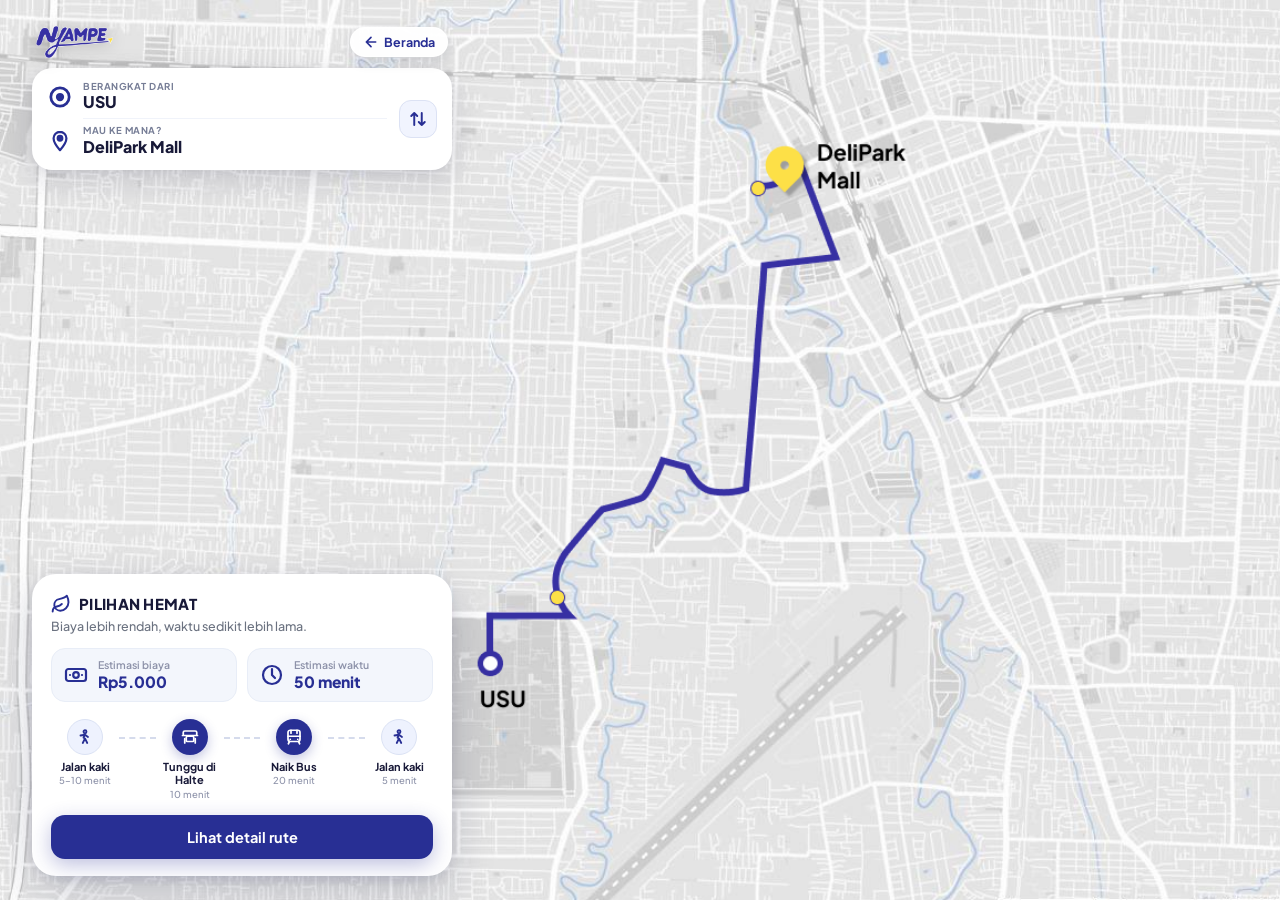
==== usu-delipark.html @ f4ea1c8b "Addition feature The map still problematic, will fix later er" ====
<!DOCTYPE html>
<html lang="id">
<head>
    <meta charset="UTF-8">
    <meta name="viewport" content="width=device-width, initial-scale=1.0">
    <title>Rute USU ke DeliPark Mall - NYAMPE Medan</title>
    <!-- Google Fonts: Plus Jakarta Sans -->
    <link rel="preconnect" href="https://fonts.googleapis.com">
    <link rel="preconnect" href="https://fonts.gstatic.com" crossorigin>
    <link href="https://fonts.googleapis.com/css2?family=Plus+Jakarta+Sans:ital,wght@0,400;0,500;0,600;0,700;0,800;1,700;1,800&display=swap" rel="stylesheet">
    <!-- Main Stylesheet -->
    <link rel="stylesheet" href="style.css?v=3.3">
</head>
<body class="map-view-body">

    <!-- Background Map Layer -->
    <main class="map-canvas" id="mapCanvas">
        <img src="assets/usu-delipark/map_bus.png" 
             alt="Peta Rute Bus USU ke DeliPark Mall" 
             class="map-image"
             onerror="this.src='https://placehold.co/1200x800/e2e8f0/282f94?text=Peta+Rute+USU+-+DeliPark'">
    </main>

    <!-- Floating UI Overlay (Top Route Card & Bottom Option Card) -->
    <div class="map-overlay">
        
        <!-- Top Bar: Logo & Route Input Header -->
        <header class="map-top-bar">
            <div class="map-header-row">
                <!-- Brand Logo (Click to Home) -->
                <a href="index.html" class="map-logo-link" title="Kembali ke Beranda" aria-label="NYAMPE Beranda">
                    <img src="assets/logo.png" alt="NYAMPE" class="map-logo-img">
                </a>

                <!-- Back to Home Button -->
                <a href="index.html" class="map-back-btn" title="Kembali ke Pencarian Rute" aria-label="Kembali ke Beranda">
                    <svg width="16" height="16" viewBox="0 0 24 24" fill="none" stroke="currentColor" stroke-width="2.5" stroke-linecap="round" stroke-linejoin="round">
                        <path d="M19 12H5M12 19l-7-7 7-7"/>
                    </svg>
                    <span>Beranda</span>
                </a>
            </div>

            <!-- Route Origin & Destination Card -->
            <div class="route-header-card">
                <div class="route-points-col">
                    <!-- Origin Row -->
                    <div class="route-point-row">
                        <div class="point-icon origin-icon" aria-hidden="true">
                            <svg width="22" height="22" viewBox="0 0 24 24" fill="none">
                                <circle cx="12" cy="12" r="10" stroke="#282f94" stroke-width="3"/>
                                <circle cx="12" cy="12" r="4.5" fill="#282f94"/>
                            </svg>
                        </div>
                        <div class="point-text-wrap">
                            <span class="point-label">BERANGKAT DARI</span>
                            <span class="point-name" id="mapOriginName">USU</span>
                        </div>
                    </div>

                    <!-- Divider Line -->
                    <div class="route-card-divider" aria-hidden="true"></div>

                    <!-- Destination Row -->
                    <div class="route-point-row">
                        <div class="point-icon dest-icon" aria-hidden="true">
                            <svg width="22" height="22" viewBox="0 0 24 24" fill="none" stroke="#282f94" stroke-width="2.4" stroke-linecap="round" stroke-linejoin="round">
                                <path d="M12 2C8.13 2 5 5.13 5 9c0 5.25 7 13 7 13s7-7.75 7-13c0-3.87-3.13-7-7-7z"/>
                                <circle cx="12" cy="9" r="2.5" fill="#282f94"/>
                            </svg>
                        </div>
                        <div class="point-text-wrap">
                            <span class="point-label">MAU KE MANA?</span>
                            <span class="point-name" id="mapDestName">DeliPark Mall</span>
                        </div>
                    </div>
                </div>

                <!-- Swap Route Button -->
                <button type="button" class="btn-swap-map" id="mapSwapBtn" title="Tukar lokasi asal dan tujuan" aria-label="Tukar lokasi asal dan tujuan">
                    <svg width="18" height="18" viewBox="0 0 24 24" fill="none" stroke="#282f94" stroke-width="2.6" stroke-linecap="round" stroke-linejoin="round">
                        <path d="M7 4v16M3 8l4-4 4 4M17 20V4M13 16l4 4 4-4"/>
                    </svg>
                </button>
            </div>
        </header>

        <!-- Bottom Container: Single Route Option Card -->
        <div class="map-bottom-container">
            <article class="route-option-card">
                <!-- Card Header -->
                <div class="option-header">
                    <div class="option-title-badge">
                        <!-- Leaf SVG Outline Icon -->
                        <svg width="20" height="20" viewBox="0 0 24 24" fill="none" stroke="#282f94" stroke-width="2.3" stroke-linecap="round" stroke-linejoin="round">
                            <path d="M11 20A7 7 0 0 1 9.8 6.1C15.5 5 17 4.48 19 2c1 2 2 4.18 2 8 0 5.5-4.78 10-10 10Z"/>
                            <path d="M2 21c0-3 1.85-5.36 5.08-6C9.5 14.52 12 13 13 12"/>
                        </svg>
                        <h2 class="option-title">PILIHAN HEMAT</h2>
                    </div>
                    <p class="option-desc">Biaya lebih rendah, waktu sedikit lebih lama.</p>
                </div>

                <!-- Stats Row (Biaya & Waktu) -->
                <div class="option-stats-row">
                    <!-- Badge 1: Estimasi Biaya -->
                    <div class="stat-badge">
                        <div class="stat-badge-icon" aria-hidden="true">
                            <svg width="24" height="24" viewBox="0 0 24 24" fill="none" stroke="#282f94" stroke-width="2.2" stroke-linecap="round" stroke-linejoin="round">
                                <rect x="2" y="6" width="20" height="12" rx="2.5"/>
                                <circle cx="12" cy="12" r="2.8"/>
                                <path d="M6 12h.01M18 12h.01"/>
                            </svg>
                        </div>
                        <div class="stat-badge-info">
                            <span class="stat-badge-label">Estimasi biaya</span>
                            <span class="stat-badge-val">Rp5.000</span>
                        </div>
                    </div>

                    <!-- Badge 2: Estimasi Waktu -->
                    <div class="stat-badge">
                        <div class="stat-badge-icon" aria-hidden="true">
                            <svg width="24" height="24" viewBox="0 0 24 24" fill="none" stroke="#282f94" stroke-width="2.2" stroke-linecap="round" stroke-linejoin="round">
                                <circle cx="12" cy="12" r="9"/>
                                <polyline points="12 6 12 12 15 15"/>
                            </svg>
                        </div>
                        <div class="stat-badge-info">
                            <span class="stat-badge-label">Estimasi waktu</span>
                            <span class="stat-badge-val">50 menit</span>
                        </div>
                    </div>
                </div>

                <!-- Transit Timeline Flow (4 Steps) -->
                <div class="transit-timeline-wrap">
                    <!-- Step 1: Jalan Kaki -->
                    <div class="transit-step-item">
                        <div class="step-icon-bubble bubble-tint" aria-hidden="true">
                            <svg width="18" height="18" viewBox="0 0 24 24" fill="none" stroke="#282f94" stroke-width="2.4" stroke-linecap="round" stroke-linejoin="round">
                                <circle cx="12" cy="5" r="2"/>
                                <path d="m9 20 3-6 3 6M6 10l6-1 4 3M10 13l2-4"/>
                            </svg>
                        </div>
                        <span class="step-title">Jalan kaki</span>
                        <span class="step-duration">5–10 menit</span>
                    </div>

                    <div class="timeline-dash-line" aria-hidden="true"></div>

                    <!-- Step 2: Tunggu di Halte -->
                    <div class="transit-step-item">
                        <div class="step-icon-bubble bubble-solid" aria-hidden="true">
                            <svg width="18" height="18" viewBox="0 0 24 24" fill="none" stroke="#ffffff" stroke-width="2.3" stroke-linecap="round" stroke-linejoin="round">
                                <path d="M3 10V6a2 2 0 0 1 2-2h14a2 2 0 0 1 2 2v4M2 10h20M5 14v6M19 14v6"/>
                                <rect x="7" y="11" width="10" height="7" rx="1.5"/>
                            </svg>
                        </div>
                        <span class="step-title">Tunggu di Halte</span>
                        <span class="step-duration">10 menit</span>
                    </div>

                    <div class="timeline-dash-line" aria-hidden="true"></div>

                    <!-- Step 3: Naik Bus -->
                    <div class="transit-step-item">
                        <div class="step-icon-bubble bubble-solid" aria-hidden="true">
                            <svg width="18" height="18" viewBox="0 0 24 24" fill="none" stroke="#ffffff" stroke-width="2.3" stroke-linecap="round" stroke-linejoin="round">
                                <rect x="4" y="3" width="16" height="15" rx="3"/>
                                <path d="M4 11h16M8 3v4M16 3v4M6 18l-1.5 3M18 18l1.5 3M7 15h.01M17 15h.01"/>
                            </svg>
                        </div>
                        <span class="step-title">Naik Bus</span>
                        <span class="step-duration">20 menit</span>
                    </div>

                    <div class="timeline-dash-line" aria-hidden="true"></div>

                    <!-- Step 4: Jalan Kaki -->
                    <div class="transit-step-item">
                        <div class="step-icon-bubble bubble-tint" aria-hidden="true">
                            <svg width="18" height="18" viewBox="0 0 24 24" fill="none" stroke="#282f94" stroke-width="2.4" stroke-linecap="round" stroke-linejoin="round">
                                <circle cx="12" cy="5" r="2"/>
                                <path d="m9 20 3-6 3 6M6 10l6-1 4 3M10 13l2-4"/>
                            </svg>
                        </div>
                        <span class="step-title">Jalan kaki</span>
                        <span class="step-duration">5 menit</span>
                    </div>
                </div>

                <!-- CTA Button -->
                <button type="button" class="btn-detail-action" id="btnDetailRoute">
                    <span>Lihat detail rute</span>
                </button>
            </article>
        </div>

    </div>

    <!-- Slide-up Detail Route Sheet / Modal -->
    <div class="route-detail-sheet" id="routeDetailSheet" aria-hidden="true" role="dialog" aria-modal="true">
        <div class="detail-sheet-backdrop" id="sheetBackdrop"></div>
        <div class="detail-sheet-panel">
            <div class="sheet-drag-handle" aria-hidden="true"></div>
            
            <div class="sheet-header">
                <div>
                    <span class="sheet-badge">PANDUAN LENGKAP</span>
                    <h3 class="sheet-title">Rute Bus: USU &rarr; DeliPark Mall</h3>
                </div>
                <button type="button" class="sheet-close-btn" id="sheetCloseBtn" aria-label="Tutup detail rute">
                    <svg width="20" height="20" viewBox="0 0 24 24" fill="none" stroke="currentColor" stroke-width="2.4" stroke-linecap="round" stroke-linejoin="round">
                        <line x1="18" y1="6" x2="6" y2="18"/>
                        <line x1="6" y1="6" x2="18" y2="18"/>
                    </svg>
                </button>
            </div>

            <div class="sheet-content">
                <!-- Summary Quick Stats -->
                <div class="sheet-summary-box">
                    <div class="summary-item">
                        <span class="summary-label">Moda Transportasi</span>
                        <span class="summary-val">Trans Metro Deli (TMD)</span>
                    </div>
                    <div class="summary-item">
                        <span class="summary-label">Koridor Bus</span>
                        <span class="summary-val">Koridor 2 (Amplas &ndash; Lapangan Merdeka)</span>
                    </div>
                    <div class="summary-item">
                        <span class="summary-label">Tarif Perjalanan</span>
                        <span class="summary-val">Rp5.000 (Non-Tunai / QRIS)</span>
                    </div>
                    <div class="summary-item">
                        <span class="summary-label">Estimasi Waktu</span>
                        <span class="summary-val">&plusmn; 50 Menit Total</span>
                    </div>
                </div>

                <!-- Step-by-Step Directions List -->
                <div class="sheet-steps-list">
                    <div class="sheet-step-row">
                        <div class="sheet-step-bullet origin-bullet" aria-hidden="true"></div>
                        <div class="sheet-step-text">
                            <h4>Titik Berangkat: Area Kampus USU</h4>
                            <p>Jalan santai dari gerbang atau fakultas Anda menuju Halte TMD terdekat (Pintu 1 / Pintu 2 Jl. Dr. Mansyur atau Jl. Jamin Ginting). Waktu jalan kaki &plusmn; 5&ndash;10 menit.</p>
                        </div>
                    </div>

                    <div class="sheet-step-row">
                        <div class="sheet-step-bullet wait-bullet" aria-hidden="true"></div>
                        <div class="sheet-step-text">
                            <h4>Halte Bus Trans Metro Deli USU</h4>
                            <p>Tunggu kedatangan armada bus TMD Koridor 2 di halte. Interval kedatangan bus berkisar antara 8 hingga 12 menit. Siapkan kartu e-money atau aplikasi QRIS untuk tapping.</p>
                        </div>
                    </div>

                    <div class="sheet-step-row">
                        <div class="sheet-step-bullet bus-bullet" aria-hidden="true"></div>
                        <div class="sheet-step-text">
                            <h4>Perjalanan Bus TMD (Koridor 2)</h4>
                            <p>Naik bus ber-AC dan nikmati perjalanan melewati Jl. Iskandar Muda, Jl. Gajah Mada, dan menuju pusat kota Medan (&plusmn; 20 menit tergantung kepadatan lalu lintas).</p>
                        </div>
                    </div>

                    <div class="sheet-step-row">
                        <div class="sheet-step-bullet dest-bullet" aria-hidden="true"></div>
                        <div class="sheet-step-text">
                            <h4>Tiba di Halte Kesawan / Balai Kota &rarr; DeliPark Mall</h4>
                            <p>Turun di halte terdekat kawasan Podomoro City / Kesawan. Lanjutkan dengan berjalan kaki singkat &plusmn; 5 menit menuju lobby utama DeliPark Mall.</p>
                        </div>
                    </div>
                </div>

                <button type="button" class="btn-sheet-done" id="sheetDoneBtn">
                    <span>Kembali ke Peta</span>
                </button>
            </div>
        </div>
    </div>

    <!-- Interactive Script for Map View Page -->
    <script>
        document.addEventListener('DOMContentLoaded', function() {
            // Swap Route (Origin <-> Destination)
            const mapSwapBtn = document.getElementById('mapSwapBtn');
            const mapOriginName = document.getElementById('mapOriginName');
            const mapDestName = document.getElementById('mapDestName');

            if (mapSwapBtn && mapOriginName && mapDestName) {
                mapSwapBtn.addEventListener('click', function() {
                    const temp = mapOriginName.textContent;
                    mapOriginName.textContent = mapDestName.textContent;
                    mapDestName.textContent = temp;
                });
            }

            // Detail Sheet Modal Handling
            const btnDetail = document.getElementById('btnDetailRoute');
            const detailSheet = document.getElementById('routeDetailSheet');
            const sheetBackdrop = document.getElementById('sheetBackdrop');
            const sheetCloseBtn = document.getElementById('sheetCloseBtn');
            const sheetDoneBtn = document.getElementById('sheetDoneBtn');

            function openSheet() {
                if (detailSheet) {
                    detailSheet.classList.add('active');
                    detailSheet.setAttribute('aria-hidden', 'false');
                    document.body.style.overflow = 'hidden';
                }
            }

            function closeSheet() {
                if (detailSheet) {
                    detailSheet.classList.remove('active');
                    detailSheet.setAttribute('aria-hidden', 'true');
                    document.body.style.overflow = '';
                }
            }

            if (btnDetail) btnDetail.addEventListener('click', openSheet);
            if (sheetBackdrop) sheetBackdrop.addEventListener('click', closeSheet);
            if (sheetCloseBtn) sheetCloseBtn.addEventListener('click', closeSheet);
            if (sheetDoneBtn) sheetDoneBtn.addEventListener('click', closeSheet);

            // Close on Escape key
            document.addEventListener('keydown', function(e) {
                if (e.key === 'Escape' && detailSheet && detailSheet.classList.contains('active')) {
                    closeSheet();
                }
            });
        });
    </script>
</body>
</html>
---- style.css ----
/* =========================================================
   NYAMPE - Website Stylesheet (Web Style - No JS)
   Transit & Route Planner Web Application for Medan
   ========================================================= */

/* --- CSS Variables & Design Tokens --- */
:root {
    --primary-blue: #282f94;
    --primary-blue-dark: #1c216c;
    --primary-blue-light: #373ea8;
    --primary-gradient: linear-gradient(155deg, #2d35a5 0%, #1e2478 100%);
    
    --accent-yellow: #fed232;
    --accent-yellow-hover: #f3c51f;
    --accent-yellow-light: #fff7d6;

    --bg-page: #f6f8fc;
    --bg-card: #ffffff;
    --bg-tint: #f1f4fe;
    
    --text-main: #181938;
    --text-sub: #555b76;
    --text-muted: #8d92a9;
    
    --border-light: #e6ebf5;
    --border-divider: #dbe1f4;
    
    --radius-xl: 24px;
    --radius-lg: 18px;
    --radius-md: 12px;
    --radius-sm: 8px;
    
    --shadow-soft: 0 4px 20px rgba(40, 47, 148, 0.06);
    --shadow-card: 0 6px 24px rgba(24, 25, 56, 0.07);
    --shadow-elevated: 0 16px 40px rgba(32, 38, 125, 0.22);
    
    --container-width: 1180px;
    --font-family: 'Plus Jakarta Sans', -apple-system, BlinkMacSystemFont, 'Segoe UI', Roboto, sans-serif;
}

/* --- Base Reset --- */
*, *::before, *::after {
    margin: 0;
    padding: 0;
    box-sizing: border-box;
}

html {
    scroll-behavior: smooth;
}

body {
    font-family: var(--font-family);
    background-color: var(--bg-page);
    color: var(--text-main);
    line-height: 1.5;
    -webkit-font-smoothing: antialiased;
    min-height: 100vh;
    cursor: default;
    user-select: none;
    -webkit-user-select: none;
}

/* All text elements stay on default arrow cursor (no I-beam text select cursor) */
h1, h2, h3, h4, h5, h6, p, span, strong, small, em, li, dt, dd, article, section, div, header, footer {
    cursor: default;
    user-select: none;
    -webkit-user-select: none;
}

img {
    max-width: 100%;
    height: auto;
    display: block;
    user-select: none;
    -webkit-user-select: none;
}

/* Interactive elements keep pointer cursor */
a, a *, button, button *, [role="button"], [role="button"] *, label {
    cursor: pointer;
}

a {
    color: inherit;
    text-decoration: none;
}

button, input {
    font-family: inherit;
}

/* Allow text selection and I-beam cursor only inside typing inputs */
input, textarea {
    cursor: text;
    user-select: text;
    -webkit-user-select: text;
}

/* --- Global Container --- */
.container {
    width: 100%;
    max-width: var(--container-width);
    margin-left: auto;
    margin-right: auto;
    padding-left: 24px;
    padding-right: 24px;
}

/* --- Common Section Elements --- */
.section {
    padding: 64px 0;
}

.section-header {
    display: flex;
    justify-content: space-between;
    align-items: flex-end;
    margin-bottom: 32px;
}

.section-header.center-header {
    flex-direction: column;
    align-items: center;
    text-align: center;
}

.section-badge {
    display: inline-block;
    font-size: 11px;
    font-weight: 800;
    color: var(--primary-blue);
    background-color: var(--bg-tint);
    padding: 4px 12px;
    border-radius: 20px;
    letter-spacing: 0.8px;
    margin-bottom: 8px;
}

.section-title {
    font-size: 28px;
    font-weight: 800;
    color: var(--text-main);
    letter-spacing: -0.5px;
}

.section-subtitle {
    font-size: 15px;
    color: var(--text-sub);
    margin-top: 6px;
    max-width: 620px;
}

/* =========================================================
   Floating Navigation Bar (Web Pill Style)
   ========================================================= */
.navbar-wrapper {
    position: sticky;
    top: 14px;
    z-index: 1000;
    width: 100%;
    padding: 14px 0 6px;
    margin-bottom: 22px; /* Margin pemisah bersih antara navbar dan main */
    pointer-events: none;
}

.floating-navbar {
    background-color: #ffffff;
    border-radius: 50px;
    padding: 6px 16px 6px 20px;
    height: 56px;
    display: flex;
    justify-content: space-between;
    align-items: center;
    box-shadow: 0 10px 30px rgba(18, 24, 60, 0.08);
    border: 1px solid rgba(230, 235, 245, 0.9);
    backdrop-filter: blur(8px);
    transition: box-shadow 0.25s ease;
    pointer-events: auto;
}

.floating-navbar:hover {
    box-shadow: 0 14px 36px rgba(18, 24, 60, 0.12);
}

/* Brand Logo (Official Logo Image) */
.navbar-brand {
    display: inline-flex;
    align-items: center;
    user-select: none;
    text-decoration: none;
    flex-shrink: 0;
}

.navbar-logo-img {
    height: 32px;
    max-height: 34px;
    width: auto;
    max-width: 110px;
    display: block;
    object-fit: contain;
    transition: transform 0.2s ease;
}

.navbar-brand:hover .navbar-logo-img {
    transform: scale(1.04);
}

/* =========================================================
   Profile Dropdown Menu (Jelajah, Destinasi, Komunitas)
   ========================================================= */
.navbar-actions {
    display: flex;
    align-items: center;
    gap: 12px;
    flex-shrink: 0;
}

.nav-search-btn {
    background: transparent;
    border: none;
    padding: 6px;
    display: flex;
    align-items: center;
    justify-content: center;
    cursor: pointer;
    border-radius: 50%;
    color: var(--text-main);
    transition: background-color 0.2s, color 0.2s;
    flex-shrink: 0;
}

.nav-search-btn:hover {
    background-color: var(--bg-tint);
    color: var(--primary-blue);
}

/* Profile Avatar Button (Independent highlight) */
.nav-profile-btn {
    display: inline-flex;
    align-items: center;
    justify-content: center;
    background: transparent;
    border: none;
    padding: 0;
    cursor: pointer;
    flex-shrink: 0;
    border-radius: 50%;
    transition: transform 0.2s ease;
}

.nav-profile-btn:hover {
    transform: scale(1.06);
}

.nav-avatar-img {
    width: 36px;
    height: 36px;
    border-radius: 50%;
    object-fit: cover;
    border: 2px solid #ffffff;
    box-shadow: 0 2px 8px rgba(24, 25, 56, 0.12);
    display: block;
    flex-shrink: 0;
}

/* Dropdown Menu Wrapper & Hamburger Button (Independent highlight) */
.nav-dropdown-wrapper {
    position: relative;
    display: inline-flex;
    align-items: center;
}

.nav-menu-btn {
    display: flex;
    align-items: center;
    justify-content: center;
    width: 34px;
    height: 34px;
    border-radius: 50%;
    background: transparent;
    border: none;
    cursor: pointer;
    color: var(--primary-blue);
    transition: background-color 0.2s ease, transform 0.2s ease;
    flex-shrink: 0;
}

.nav-menu-btn:hover,
.nav-dropdown-wrapper.open .nav-menu-btn {
    background-color: var(--bg-tint);
    transform: scale(1.05);
}

/* Dropdown Menu Box - Hidden by default, only shown when .open */
.dropdown-menu {
    display: none;
    position: absolute;
    top: calc(100% + 10px);
    right: 0;
    width: 190px;
    background-color: #ffffff;
    border-radius: 16px;
    padding: 8px;
    box-shadow: 0 16px 40px rgba(18, 24, 60, 0.18), 0 2px 8px rgba(18, 24, 60, 0.05);
    border: 1px solid var(--border-light);
    z-index: 9999;
}

/* Open State (Only via JS .open - NO :focus-within bug on touch) */
.nav-dropdown-wrapper.open .dropdown-menu {
    display: block;
    animation: dropdownPop 0.18s ease forwards;
}

@keyframes dropdownPop {
    from {
        opacity: 0;
        transform: translateY(-6px);
    }
    to {
        opacity: 1;
        transform: translateY(0);
    }
}

.dropdown-header {
    padding: 8px 12px 6px;
    border-bottom: 1px solid var(--border-light);
    margin-bottom: 6px;
}

.dropdown-header-title {
    font-size: 10.5px;
    font-weight: 800;
    color: var(--text-muted);
    letter-spacing: 0.6px;
    text-transform: uppercase;
}

/* Individual Dropdown Item */
.dropdown-item {
    display: flex;
    align-items: center;
    gap: 12px;
    padding: 10px 14px;
    border-radius: 10px;
    color: var(--text-main);
    text-decoration: none;
    font-size: 14.5px;
    font-weight: 600;
    transition: background-color 0.15s ease, color 0.15s ease, transform 0.15s ease;
}

.dropdown-item:hover {
    background-color: var(--bg-tint);
    color: var(--primary-blue);
    transform: translateX(3px);
}

.dropdown-item-icon {
    font-size: 16px;
    line-height: 1;
    display: inline-flex;
}

.dropdown-item-text {
    flex: 1;
}

/* =========================================================
   Hero Section (Traveler Background & Floating Search Card)
   ========================================================= */
.hero-section {
    position: relative;
    z-index: 20;
    padding: 8px 0 36px;
    background-color: var(--bg-page);
}

.hero-container {
    width: 100%;
    max-width: var(--container-width);
    margin: 0 auto;
    padding: 0 24px;
}

/* Rounded Card Banner */
.hero-banner-card {
    position: relative;
    border-radius: 32px;
    overflow: visible;
    min-height: 520px;
    box-shadow: 0 16px 40px rgba(24, 25, 56, 0.09);
    background-color: #1e2478;
}

/* Background Media & Contrast Overlay */
.hero-media {
    position: absolute;
    inset: 0;
    width: 100%;
    height: 100%;
    z-index: 1;
    border-radius: 32px;
    overflow: hidden;
}

.hero-bg-img {
    width: 100%;
    height: 100%;
    object-fit: cover;
    object-position: center 25%;
}

.hero-overlay {
    position: absolute;
    inset: 0;
    width: 100%;
    height: 100%;
    /* Gradient: darker on left for crisp text contrast, softer on right for photo */
    background: linear-gradient(90deg, 
        rgba(15, 23, 42, 0.72) 0%, 
        rgba(15, 23, 42, 0.48) 45%, 
        rgba(15, 23, 42, 0.1) 85%);
}

/* Diagonal Geometric Graphic Badges on Lower Right */
.hero-decor-graphic {
    position: absolute;
    right: 0;
    bottom: 0;
    width: 320px;
    height: 320px;
    pointer-events: none;
    z-index: 3;
}

.decor-svg {
    width: 100%;
    height: 100%;
}

/* Inner Content Grid/Flex inside Hero */
.hero-inner-content {
    position: relative;
    z-index: 5;
    min-height: 520px;
    padding: 44px 44px 36px 44px;
    display: flex;
    flex-direction: column;
    justify-content: space-between;
}

/* Hero Caption (Left) */
.hero-caption {
    max-width: 580px;
    padding-top: 10px;
}

/* Yellow Accent Dashes */
.hero-accent-dashes {
    display: flex;
    align-items: center;
    gap: 8px;
    margin-bottom: 20px;
}

.hero-accent-dashes span {
    display: block;
    width: 24px;
    height: 5px;
    background-color: var(--accent-yellow);
    border-radius: 3px;
}

/* Main Hero Typography - Single Line, Yellow Accent, Compact */
.hero-title {
    font-size: clamp(20px, 2.8vw, 34px);
    font-weight: 800;
    line-height: 1.25;
    color: var(--accent-yellow);
    letter-spacing: -0.5px;
    margin-bottom: 12px;
    text-shadow: 0 2px 12px rgba(0, 0, 0, 0.45);
    white-space: nowrap;
}

.hero-lead {
    font-size: clamp(15px, 1.8vw, 17px);
    line-height: 1.6;
    color: rgba(255, 255, 255, 0.92);
    max-width: 480px;
    text-shadow: 0 1px 6px rgba(0, 0, 0, 0.35);
}

/* =========================================================
   Floating Search / Route Planner Bar (3-Column Layout)
   ========================================================= */
.hero-search-wrapper {
    position: relative;
    z-index: 10;
    width: 100%;
    max-width: 600px;
    margin-top: 36px;
}

.hero-search-card {
    background-color: #ffffff;
    border-radius: 24px;
    box-shadow: 0 16px 45px rgba(18, 24, 60, 0.16);
    padding: 10px 14px 10px 16px;
    display: flex;
    align-items: center;
    gap: 10px;
    border: 1px solid rgba(255, 255, 255, 0.9);
}

/* LEFT column: 3 icons stacked vertically (origin, swap, destination) */
.route-icons-col {
    display: flex;
    flex-direction: column;
    align-items: center;
    justify-content: space-between;
    flex-shrink: 0;
    width: 36px;
    gap: 2px;
    padding: 4px 0;
}

/* Each icon node (origin / destination) */
.route-node-icon {
    display: flex;
    align-items: center;
    justify-content: center;
    width: 34px;
    height: 34px;
    flex-shrink: 0;
}

.route-node-icon.icon-destination {
    background: transparent;
}

/* Swap button lives inside the icon column */
.btn-swap-locations {
    width: 28px;
    height: 28px;
    background: transparent;
    border: none;
    display: flex;
    align-items: center;
    justify-content: center;
    cursor: pointer;
    transition: transform 0.25s ease, opacity 0.2s ease;
    flex-shrink: 0;
}

.btn-swap-locations:hover {
    transform: rotate(180deg) scale(1.15);
    opacity: 0.8;
}

/* CENTER column: stacked text inputs */
.route-inputs-col {
    position: relative;
    display: flex;
    flex-direction: column;
    flex: 1;
    min-width: 0;
    gap: 0;
}

/* Custom Route Dropdown Wrapper */
.route-dropdown-wrapper {
    position: relative;
    display: flex;
    flex-direction: column;
    padding: 3px 0;
    min-width: 0;
}

.route-dropdown-wrapper.open {
    z-index: 50;
}

/* Thin divider between the two fields */
.route-input-divider {
    height: 1px;
    background-color: #f0f3fa;
    margin: 2px 0;
}

/* Labels inside route rows */
.field-label {
    font-size: 10px;
    font-weight: 700;
    color: #8d92a9;
    letter-spacing: 0.4px;
    line-height: 1.2;
    user-select: none;
    text-transform: uppercase;
    margin-bottom: 1px;
}

/* Route Trigger Button */
.route-dropdown-trigger {
    background: transparent;
    border: none;
    outline: none;
    padding: 1px 0;
    width: 100%;
    display: flex;
    align-items: center;
    justify-content: space-between;
    gap: 8px;
    cursor: pointer;
    font-family: inherit;
    text-align: left;
}

.route-trigger-text {
    font-size: 14.5px;
    font-weight: 600;
    color: var(--text-main);
    line-height: 1.3;
    overflow: hidden;
    text-overflow: ellipsis;
    white-space: nowrap;
    flex: 1;
}

.route-trigger-text.placeholder {
    color: #8d92a9;
    font-weight: 500;
}

/* Arrow indicator on the right of trigger */
.route-dropdown-arrow {
    color: #8d92a9;
    display: flex;
    align-items: center;
    justify-content: center;
    transition: transform 0.2s ease, color 0.2s ease;
    flex-shrink: 0;
}

.route-dropdown-trigger:hover .route-dropdown-arrow,
.route-dropdown-wrapper.open .route-dropdown-arrow {
    color: var(--primary-blue);
}

.route-dropdown-wrapper.open .route-dropdown-arrow {
    transform: rotate(180deg);
}

/* Dropdown Menu for Route Locations (Adjacent ke bawah & Full Width sampai Tombol Search) */
.route-dropdown-wrapper .dropdown-menu {
    position: absolute;
    top: calc(100% + 6px);
    bottom: auto;
    left: 0;
    right: 0;
    width: 100%;
    min-width: 100%;
    background-color: #ffffff;
    border-radius: 18px;
    padding: 8px;
    box-shadow: 0 16px 45px rgba(18, 24, 60, 0.22), 0 2px 10px rgba(18, 24, 60, 0.08);
    border: 1px solid var(--border-light);
    z-index: 9999;
}

.route-dropdown-wrapper.open .dropdown-menu {
    display: block;
    animation: dropdownPopDown 0.18s ease forwards;
}

@keyframes dropdownPopDown {
    from {
        opacity: 0;
        transform: translateY(-6px);
    }
    to {
        opacity: 1;
        transform: translateY(0);
    }
}

/* Button style dropdown items */
button.dropdown-item {
    background: transparent;
    border: none;
    width: 100%;
    text-align: left;
    cursor: pointer;
    font-family: inherit;
}

/* RIGHT: Circular yellow search button */
.btn-search-action {
    width: 52px;
    height: 52px;
    border-radius: 50%;
    background-color: var(--accent-yellow);
    border: none;
    display: flex;
    align-items: center;
    justify-content: center;
    cursor: pointer;
    transition: background-color 0.2s ease, transform 0.15s ease, box-shadow 0.2s ease;
    flex-shrink: 0;
    align-self: center;
    box-shadow: 0 4px 14px rgba(254, 210, 50, 0.4);
}

.btn-search-action:hover {
    background-color: var(--accent-yellow-hover);
    transform: scale(1.06);
    box-shadow: 0 6px 18px rgba(254, 210, 50, 0.5);
}

.btn-search-action:active {
    transform: scale(0.96);
}



/* =========================================================
   Popular Locations Section (Web Grid Layout)
   ========================================================= */
.popular-section {
    background-color: #ffffff;
    border-bottom: 1px solid var(--border-light);
}

.link-see-all {
    display: inline-flex;
    align-items: center;
    gap: 4px;
    font-size: 14px;
    font-weight: 700;
    color: var(--primary-blue);
}

.link-see-all:hover {
    text-decoration: underline;
}

/* Desktop Grid for Places (3 Popular Destinations) */
.places-grid {
    display: grid;
    grid-template-columns: repeat(3, 1fr);
    gap: 24px;
}

.place-card {
    background: #ffffff;
    border: 1px solid var(--border-light);
    border-radius: var(--radius-lg);
    overflow: hidden;
    box-shadow: var(--shadow-card);
    display: flex;
    flex-direction: column;
    cursor: pointer;
    transition: transform 0.2s ease, box-shadow 0.2s ease, border-color 0.2s ease;
}

.place-card:hover {
    border-color: #c9d2ea;
    box-shadow: 0 10px 28px rgba(40, 47, 148, 0.12);
    transform: translateY(-3px);
}

.place-img-wrap {
    height: 160px;
    position: relative;
    background-color: #e9ecf5;
    overflow: hidden;
}

.place-img-wrap img {
    width: 100%;
    height: 100%;
    object-fit: cover;
}

.place-tag {
    position: absolute;
    top: 12px;
    left: 12px;
    background: rgba(24, 25, 56, 0.78);
    color: #ffffff;
    font-size: 11px;
    font-weight: 700;
    padding: 3px 10px;
    border-radius: 20px;
}

.place-content {
    padding: 16px 18px 18px;
    display: flex;
    flex-direction: column;
    flex: 1;
}

.place-header {
    display: flex;
    justify-content: space-between;
    align-items: baseline;
    margin-bottom: 6px;
}

.place-name {
    font-size: 17px;
    font-weight: 800;
    color: var(--text-main);
}

.place-category {
    font-size: 12px;
    font-weight: 600;
    color: var(--primary-blue);
    background-color: var(--bg-tint);
    padding: 2px 8px;
    border-radius: 6px;
}

.place-desc {
    font-size: 13px;
    color: var(--text-sub);
    line-height: 1.5;
    margin-bottom: 14px;
    flex: 1;
}

.place-transit {
    font-size: 11.5px;
    font-weight: 600;
    color: #5d6482;
    display: block;
}

/* =========================================================
   Feature Section: "Kenapa pakai NYAMPE?"
   ========================================================= */
.feature-section {
    background-color: var(--bg-page);
}

.feature-frame {
    border: 3.5px solid var(--primary-blue);
    border-radius: var(--radius-xl);
    padding: 16px;
    background: #ffffff;
    box-shadow: var(--shadow-card);
}

/* Benefits Card Inner */
.benefits-card {
    background-color: var(--bg-tint);
    border-radius: var(--radius-lg);
    padding: 36px 32px;
}

.benefits-heading-wrap {
    margin-bottom: 32px;
}

.benefits-title {
    font-size: 26px;
    color: var(--text-main);
    letter-spacing: -0.4px;
}

.benefits-title em {
    font-style: italic;
    font-weight: 500;
}

.benefits-title strong {
    font-weight: 800;
    color: var(--primary-blue);
}

.benefits-subtitle {
    font-size: 14.5px;
    color: var(--text-sub);
    margin-top: 6px;
}

/* 3-Column Grid for Features */
.benefits-grid {
    display: grid;
    grid-template-columns: repeat(3, 1fr);
    gap: 28px;
}

.benefit-item {
    display: flex;
    flex-direction: column;
    align-items: center;
    text-align: center;
    padding: 0 16px;
}

.benefit-item:not(:last-child) {
    border-right: 1px solid var(--border-divider);
}

.benefit-icon {
    display: flex;
    align-items: center;
    justify-content: center;
    width: 64px;
    height: 64px;
    background: #ffffff;
    border-radius: 16px;
    margin-bottom: 16px;
    box-shadow: 0 4px 12px rgba(40, 47, 148, 0.08);
}

.benefit-heading {
    font-size: 16px;
    font-weight: 800;
    color: var(--text-main);
    line-height: 1.3;
    margin-bottom: 8px;
}

.benefit-desc {
    font-size: 13.5px;
    color: var(--text-sub);
    line-height: 1.55;
}

/* Highlight Banner: Velankanni */
.highlight-banner {
    position: relative;
    margin-top: 16px;
    height: 240px;
    border-radius: var(--radius-lg);
    overflow: hidden;
    box-shadow: 0 6px 20px rgba(0, 0, 0, 0.1);
}

.highlight-banner img {
    width: 100%;
    height: 100%;
    object-fit: cover;
}

.banner-overlay {
    position: absolute;
    inset: 0;
    background: linear-gradient(to right, rgba(16, 18, 48, 0.92) 0%, rgba(16, 18, 48, 0.6) 50%, rgba(16, 18, 48, 0.2) 100%);
}

.banner-content {
    position: absolute;
    inset: 0;
    display: flex;
    flex-direction: column;
    justify-content: center;
    padding: 32px 36px;
    z-index: 2;
    max-width: 580px;
}

.banner-badge {
    display: inline-block;
    font-size: 11px;
    font-weight: 800;
    color: var(--accent-yellow);
    letter-spacing: 1px;
    margin-bottom: 6px;
}

.banner-label {
    font-size: 34px;
    font-weight: 800;
    color: #ffffff;
    letter-spacing: -0.5px;
    text-transform: lowercase;
    margin-bottom: 8px;
    text-shadow: 0 2px 8px rgba(0, 0, 0, 0.4);
}

.banner-text {
    font-size: 14px;
    color: rgba(255, 255, 255, 0.88);
    line-height: 1.5;
    margin-bottom: 16px;
}

.banner-btn {
    display: inline-block;
    align-self: flex-start;
    background-color: var(--accent-yellow);
    color: var(--text-main);
    font-size: 13px;
    font-weight: 800;
    padding: 8px 16px;
    border-radius: 8px;
}

.banner-btn:hover {
    background-color: var(--accent-yellow-hover);
}

/* =========================================================
   Medan Transit Modes Guide Section
   ========================================================= */
.modes-section {
    background-color: #ffffff;
    border-top: 1px solid var(--border-light);
}

.modes-grid {
    display: grid;
    grid-template-columns: repeat(3, 1fr);
    gap: 24px;
    margin-top: 16px;
}

.mode-card {
    background: #ffffff;
    border: 1px solid var(--border-light);
    border-radius: var(--radius-lg);
    overflow: hidden;
    display: flex;
    flex-direction: column;
    box-shadow: var(--shadow-card);
    transition: transform 0.2s ease, box-shadow 0.2s ease, border-color 0.2s ease;
}

.mode-card:hover {
    border-color: #cfd7eb;
    box-shadow: 0 10px 28px rgba(40, 47, 148, 0.12);
    transform: translateY(-3px);
}

.mode-img-wrap {
    height: 160px;
    width: 100%;
    position: relative;
    background-color: #e9ecf5;
    overflow: hidden;
}

.mode-img-wrap img {
    width: 100%;
    height: 100%;
    object-fit: cover;
    transition: transform 0.3s ease;
}

.mode-card:hover .mode-img-wrap img {
    transform: scale(1.04);
}

.mode-content {
    padding: 22px 24px 26px;
    display: flex;
    flex-direction: column;
    flex: 1;
}

.mode-title {
    font-size: 19px;
    font-weight: 800;
    color: var(--text-main);
    margin-bottom: 10px;
}

.mode-desc {
    font-size: 13.5px;
    color: var(--text-sub);
    line-height: 1.6;
    margin-bottom: 16px;
}

.mode-features {
    list-style: none;
    padding-top: 14px;
    border-top: 1px dashed var(--border-divider);
}

.mode-features li {
    font-size: 12.5px;
    font-weight: 600;
    color: var(--text-main);
    margin-bottom: 6px;
    display: flex;
    align-items: center;
    gap: 6px;
}

.mode-features li::before {
    content: "✓";
    color: var(--primary-blue);
    font-weight: 800;
}

/* =========================================================
   Web Footer (Desktop Footer)
   ========================================================= */
.site-footer {
    background-color: #171b48;
    color: #c9ceea;
    padding: 64px 0 28px;
    border-top: 1px solid #232863;
}

.footer-top {
    display: grid;
    grid-template-columns: 1.8fr 1fr 1fr;
    gap: 48px;
    margin-bottom: 48px;
}

.footer-brand .logo-text {
    color: #ffffff;
}

.footer-desc {
    font-size: 13.5px;
    line-height: 1.6;
    color: #9ea5cf;
    margin: 14px 0 12px;
    max-width: 320px;
}

.footer-motto {
    font-size: 12px;
    font-weight: 700;
    color: var(--accent-yellow);
    letter-spacing: 0.5px;
}

.footer-heading {
    font-size: 15px;
    font-weight: 800;
    color: #ffffff;
    margin-bottom: 18px;
    letter-spacing: -0.2px;
}

.footer-links {
    list-style: none;
}

.footer-links li {
    margin-bottom: 10px;
}

.footer-links a {
    font-size: 13.5px;
    color: #a4abd2;
}

.footer-links a:hover {
    color: #ffffff;
    text-decoration: underline;
}

.footer-info-text {
    font-size: 13px;
    line-height: 1.6;
    color: #9ea5cf;
}

.footer-bottom {
    padding-top: 24px;
    border-top: 1px solid rgba(255, 255, 255, 0.1);
    display: flex;
    justify-content: space-between;
    align-items: center;
    font-size: 13px;
    color: #838ab8;
}

.footer-meta {
    display: flex;
    gap: 8px;
}

/* =========================================================
   Responsive Breakpoints
   ========================================================= */
@media (max-width: 1024px) {
    .hero-inner-content {
        padding: 36px 32px 32px 32px;
    }

    .hero-decor-graphic {
        width: 260px;
        height: 260px;
    }

    .places-grid {
        grid-template-columns: repeat(2, 1fr);
    }

    .footer-top {
        grid-template-columns: 1fr 1fr;
        gap: 32px;
    }
}

@media (max-width: 768px) {
    .navbar-wrapper {
        top: 8px;
        padding: 8px 0 6px;
        margin-bottom: 16px;
    }

    .floating-navbar {
        padding: 6px 14px 6px 18px;
    }

    .hero-banner-card {
        border-radius: 24px;
        min-height: 480px;
    }

    .hero-inner-content {
        padding: 28px 20px 24px 20px;
        min-height: 480px;
    }

    .hero-title {
        font-size: 24px;
        white-space: nowrap;
    }

    .hero-lead {
        font-size: 15px;
    }

    .hero-search-wrapper {
        margin-top: 26px;
        max-width: 100%;
    }

    .hero-search-card {
        flex-direction: row;
        align-items: center;
        gap: 10px;
        padding: 10px 10px 10px 12px;
        border-radius: 20px;
    }

    .route-icons-col {
        width: 32px;
    }

    .route-node-icon {
        width: 30px;
        height: 30px;
    }

    .btn-search-action {
        width: 48px;
        height: 48px;
        border-radius: 50%;
    }

    .route-dropdown-wrapper .dropdown-menu {
        left: 0;
        right: 0;
        width: 100%;
        top: calc(100% + 6px);
        bottom: auto;
    }

    .hero-decor-graphic {
        width: 180px;
        height: 180px;
        opacity: 0.6;
    }

    .benefits-grid {
        grid-template-columns: 1fr;
        gap: 20px;
    }

    .benefit-item:not(:last-child) {
        border-right: none;
        border-bottom: 1px solid var(--border-divider);
        padding-bottom: 20px;
    }

    .modes-grid {
        grid-template-columns: 1fr;
    }

    .footer-top {
        grid-template-columns: 1fr;
        gap: 24px;
    }

    .footer-bottom {
        flex-direction: column;
        gap: 10px;
        text-align: center;
    }
}

@media (max-width: 520px) {
    .container {
        padding-left: 14px;
        padding-right: 14px;
    }

    .hero-container {
        padding-left: 10px;
        padding-right: 10px;
    }

    .floating-navbar {
        padding: 6px 12px;
    }

    .navbar-logo-img {
        height: 30px;
    }

    .hero-title {
        font-size: clamp(17px, 4.6vw, 20px);
        white-space: nowrap;
    }

    .hero-decor-graphic {
        display: none;
    }

    .places-grid {
        grid-template-columns: 1fr;
    }

    .highlight-banner {
        height: 280px;
    }

    .banner-content {
        padding: 20px;
    }

    .banner-label {
        font-size: 26px;
    }
}

/* =========================================================
   Route Map View Page (usu-delipark.html)
   ========================================================= */
html, body.map-view-body {
    height: 100%;
    width: 100%;
    margin: 0;
    padding: 0;
    overflow: hidden;
    position: fixed;
    background-color: #f1f4f9;
}

/* Background Fullscreen Map */
.map-canvas {
    position: absolute;
    inset: 0;
    width: 100%;
    height: 100%;
    z-index: 1;
    overflow: hidden;
    background-color: #e5e7eb;
}

.map-image {
    width: 100%;
    height: 100%;
    object-fit: cover;
    object-position: center 38%;
    display: block;
}

/* Floating UI Overlay */
.map-overlay {
    position: absolute;
    inset: 0;
    z-index: 10;
    pointer-events: none;
    display: flex;
    flex-direction: column;
    justify-content: space-between;
    padding: 14px 16px 18px;
}

/* Top Header Area */
.map-top-bar {
    width: 100%;
    max-width: 440px;
    margin: 0 auto;
    display: flex;
    flex-direction: column;
    gap: 8px;
    pointer-events: auto;
}

.map-header-row {
    display: flex;
    align-items: center;
    justify-content: space-between;
    padding: 2px 4px;
}

.map-logo-img {
    height: 32px;
    width: auto;
    max-width: 110px;
    object-fit: contain;
    filter: drop-shadow(0 2px 8px rgba(0, 0, 0, 0.22));
}

.map-back-btn {
    display: inline-flex;
    align-items: center;
    gap: 5px;
    background: rgba(255, 255, 255, 0.95);
    color: var(--primary-blue);
    padding: 5px 12px;
    border-radius: 20px;
    font-size: 12.5px;
    font-weight: 700;
    text-decoration: none;
    box-shadow: 0 4px 14px rgba(18, 24, 60, 0.12);
    border: 1px solid rgba(255, 255, 255, 0.9);
    backdrop-filter: blur(8px);
    -webkit-backdrop-filter: blur(8px);
    transition: transform 0.15s ease, background-color 0.15s ease;
}

.map-back-btn:hover {
    transform: translateX(-2px);
    background: #ffffff;
}

/* Route Origin & Destination Floating Card */
.route-header-card {
    background: #ffffff;
    border-radius: 20px;
    box-shadow: 0 10px 32px rgba(18, 24, 60, 0.14), 0 2px 8px rgba(18, 24, 60, 0.05);
    padding: 12px 14px 12px 16px;
    display: flex;
    align-items: center;
    justify-content: space-between;
    gap: 12px;
    border: 1px solid rgba(255, 255, 255, 0.95);
}

.route-points-col {
    display: flex;
    flex-direction: column;
    flex: 1;
    min-width: 0;
}

.route-point-row {
    display: flex;
    align-items: center;
    gap: 12px;
}

.point-icon {
    display: flex;
    align-items: center;
    justify-content: center;
    width: 22px;
    height: 22px;
    flex-shrink: 0;
}

.point-text-wrap {
    display: flex;
    flex-direction: column;
    min-width: 0;
}

.point-label {
    font-size: 9.5px;
    font-weight: 700;
    color: #767d96;
    letter-spacing: 0.5px;
    text-transform: uppercase;
    line-height: 1.2;
}

.point-name {
    font-size: 16px;
    font-weight: 800;
    color: var(--text-main);
    line-height: 1.25;
    overflow: hidden;
    text-overflow: ellipsis;
    white-space: nowrap;
}

.route-card-divider {
    height: 1px;
    background-color: #f0f3fa;
    margin: 6px 0 6px 34px;
}

.btn-swap-map {
    width: 38px;
    height: 38px;
    border-radius: 12px;
    background-color: #f1f4fe;
    border: 1px solid #dce2f4;
    display: flex;
    align-items: center;
    justify-content: center;
    cursor: pointer;
    flex-shrink: 0;
    transition: transform 0.25s ease, background-color 0.2s ease;
}

.btn-swap-map:hover {
    background-color: #dbe4ff;
    transform: rotate(180deg);
}

/* Bottom Container: Route Option Card */
.map-bottom-container {
    width: 100%;
    max-width: 440px;
    margin: 0 auto;
    pointer-events: auto;
}

.route-option-card {
    background: #ffffff;
    border-radius: 24px;
    box-shadow: 0 16px 45px rgba(18, 24, 60, 0.18), 0 3px 12px rgba(18, 24, 60, 0.08);
    padding: 18px 18px 16px;
    border: 1px solid rgba(255, 255, 255, 0.95);
    display: flex;
    flex-direction: column;
    gap: 13px;
}

.option-header {
    display: flex;
    flex-direction: column;
    gap: 3px;
}

.option-title-badge {
    display: flex;
    align-items: center;
    gap: 8px;
}

.option-title {
    font-size: 15px;
    font-weight: 800;
    color: var(--text-main);
    letter-spacing: 0.3px;
    margin: 0;
}

.option-desc {
    font-size: 12.5px;
    font-weight: 500;
    color: #6b7280;
    line-height: 1.35;
    margin: 0;
}

/* Stats Row: Biaya & Waktu */
.option-stats-row {
    display: grid;
    grid-template-columns: 1fr 1fr;
    gap: 10px;
}

.stat-badge {
    background-color: #f3f6fc;
    border-radius: 14px;
    padding: 10px 12px;
    display: flex;
    align-items: center;
    gap: 10px;
    border: 1px solid #e8edf7;
}

.stat-badge-icon {
    display: flex;
    align-items: center;
    justify-content: center;
    color: var(--primary-blue);
    flex-shrink: 0;
}

.stat-badge-info {
    display: flex;
    flex-direction: column;
    min-width: 0;
}

.stat-badge-label {
    font-size: 10.5px;
    font-weight: 600;
    color: #8d92a9;
    line-height: 1.2;
}

.stat-badge-val {
    font-size: 15.5px;
    font-weight: 800;
    color: var(--primary-blue);
    line-height: 1.25;
}

/* Transit Timeline Steps */
.transit-timeline-wrap {
    display: flex;
    align-items: flex-start;
    justify-content: space-between;
    padding: 4px 0 2px;
}

.transit-step-item {
    display: flex;
    flex-direction: column;
    align-items: center;
    text-align: center;
    width: 68px;
    flex-shrink: 0;
}

.step-icon-bubble {
    width: 36px;
    height: 36px;
    border-radius: 50%;
    display: flex;
    align-items: center;
    justify-content: center;
    margin-bottom: 5px;
    flex-shrink: 0;
}

.step-icon-bubble.bubble-tint {
    background-color: #eef2fe;
    border: 1px solid #dbe2f4;
}

.step-icon-bubble.bubble-solid {
    background-color: var(--primary-blue);
    box-shadow: 0 4px 12px rgba(40, 47, 148, 0.28);
}

.step-title {
    font-size: 11px;
    font-weight: 700;
    color: var(--text-main);
    line-height: 1.2;
    margin-bottom: 2px;
    display: block;
}

.step-duration {
    font-size: 9.5px;
    font-weight: 500;
    color: #8d92a9;
    line-height: 1.2;
    display: block;
}

.timeline-dash-line {
    flex: 1;
    height: 0;
    border-top: 2px dashed #d5dbec;
    margin-top: 18px;
    min-width: 6px;
}

/* Detail Route Action Button */
.btn-detail-action {
    width: 100%;
    background-color: var(--primary-blue);
    color: #ffffff;
    border: none;
    border-radius: 14px;
    padding: 13px 18px;
    font-size: 14.5px;
    font-weight: 700;
    font-family: inherit;
    cursor: pointer;
    display: flex;
    align-items: center;
    justify-content: center;
    gap: 8px;
    box-shadow: 0 6px 20px rgba(40, 47, 148, 0.3);
    transition: background-color 0.2s ease, transform 0.15s ease, box-shadow 0.2s ease;
}

.btn-detail-action:hover {
    background-color: var(--primary-blue-dark);
    transform: translateY(-1px);
    box-shadow: 0 8px 24px rgba(40, 47, 148, 0.38);
}

.btn-detail-action:active {
    transform: translateY(1px);
}

/* =========================================================
   Slide-Up Detail Route Sheet / Modal
   ========================================================= */
.route-detail-sheet {
    position: fixed;
    inset: 0;
    z-index: 9999;
    display: none;
    align-items: flex-end;
    justify-content: center;
}

.route-detail-sheet.active {
    display: flex;
}

.detail-sheet-backdrop {
    position: absolute;
    inset: 0;
    background: rgba(18, 24, 60, 0.55);
    backdrop-filter: blur(4px);
    -webkit-backdrop-filter: blur(4px);
    animation: fadeInBackdrop 0.2s ease forwards;
}

.detail-sheet-panel {
    position: relative;
    z-index: 2;
    width: 100%;
    max-width: 520px;
    max-height: 85vh;
    background: #ffffff;
    border-radius: 28px 28px 0 0;
    box-shadow: 0 -10px 40px rgba(18, 24, 60, 0.25);
    padding: 14px 22px 28px;
    display: flex;
    flex-direction: column;
    overflow-y: auto;
    animation: slideUpSheet 0.28s cubic-bezier(0.16, 1, 0.3, 1) forwards;
}

.sheet-drag-handle {
    width: 44px;
    height: 4px;
    background-color: #d1d5db;
    border-radius: 3px;
    margin: 0 auto 14px;
}

.sheet-header {
    display: flex;
    align-items: flex-start;
    justify-content: space-between;
    gap: 12px;
    margin-bottom: 18px;
}

.sheet-badge {
    display: inline-block;
    font-size: 10px;
    font-weight: 800;
    letter-spacing: 0.6px;
    text-transform: uppercase;
    color: var(--primary-blue);
    background-color: #eef2fe;
    padding: 4px 10px;
    border-radius: 20px;
    margin-bottom: 4px;
}

.sheet-title {
    font-size: 18px;
    font-weight: 800;
    color: var(--text-main);
    line-height: 1.3;
    margin: 0;
}

.sheet-close-btn {
    width: 34px;
    height: 34px;
    border-radius: 50%;
    background-color: #f1f4fe;
    border: none;
    display: flex;
    align-items: center;
    justify-content: center;
    cursor: pointer;
    color: var(--text-main);
    transition: background-color 0.15s ease, transform 0.15s ease;
    flex-shrink: 0;
}

.sheet-close-btn:hover {
    background-color: #e2e8f0;
    transform: scale(1.06);
}

.sheet-summary-box {
    display: grid;
    grid-template-columns: 1fr 1fr;
    gap: 10px;
    background-color: #f7f9fe;
    border: 1px solid var(--border-light);
    border-radius: 16px;
    padding: 12px 14px;
    margin-bottom: 20px;
}

.summary-item {
    display: flex;
    flex-direction: column;
    gap: 2px;
}

.summary-label {
    font-size: 11px;
    font-weight: 600;
    color: var(--text-muted);
}

.summary-val {
    font-size: 13.5px;
    font-weight: 700;
    color: var(--text-main);
    line-height: 1.25;
}

.sheet-steps-list {
    display: flex;
    flex-direction: column;
    gap: 16px;
    position: relative;
    padding-left: 24px;
    margin-bottom: 24px;
}

.sheet-steps-list::before {
    content: '';
    position: absolute;
    left: 7px;
    top: 8px;
    bottom: 8px;
    width: 2px;
    background-color: #dbe2f4;
}

.sheet-step-row {
    position: relative;
}

.sheet-step-bullet {
    position: absolute;
    left: -24px;
    top: 3px;
    width: 16px;
    height: 16px;
    border-radius: 50%;
    background-color: #ffffff;
    border: 3.5px solid var(--primary-blue);
    z-index: 2;
}

.sheet-step-bullet.origin-bullet {
    border-color: #282f94;
    background-color: #ffffff;
}

.sheet-step-bullet.wait-bullet {
    border-color: var(--accent-yellow);
    background-color: #ffffff;
}

.sheet-step-bullet.bus-bullet {
    border-color: var(--primary-blue);
    background-color: var(--primary-blue);
}

.sheet-step-bullet.dest-bullet {
    border-color: #10b981;
    background-color: #ffffff;
}

.sheet-step-text h4 {
    font-size: 13.5px;
    font-weight: 700;
    color: var(--text-main);
    margin-bottom: 3px;
}

.sheet-step-text p {
    font-size: 12.5px;
    color: var(--text-sub);
    line-height: 1.45;
    margin: 0;
}

.btn-sheet-done {
    width: 100%;
    background-color: var(--primary-blue);
    color: #ffffff;
    border: none;
    border-radius: 14px;
    padding: 13px;
    font-size: 14.5px;
    font-weight: 700;
    cursor: pointer;
    transition: background-color 0.2s ease;
}

.btn-sheet-done:hover {
    background-color: var(--primary-blue-dark);
}

@keyframes slideUpSheet {
    from {
        transform: translateY(100%);
    }
    to {
        transform: translateY(0);
    }
}

@keyframes fadeInBackdrop {
    from {
        opacity: 0;
    }
    to {
        opacity: 1;
    }
}

/* Desktop Responsive Adaptations for Map View */
@media (min-width: 769px) {
    .map-overlay {
        padding: 24px 32px;
        justify-content: flex-start;
        gap: 18px;
    }

    .map-top-bar, 
    .map-bottom-container {
        margin: 0;
        max-width: 420px;
    }

    .map-bottom-container {
        margin-top: auto;
    }
}
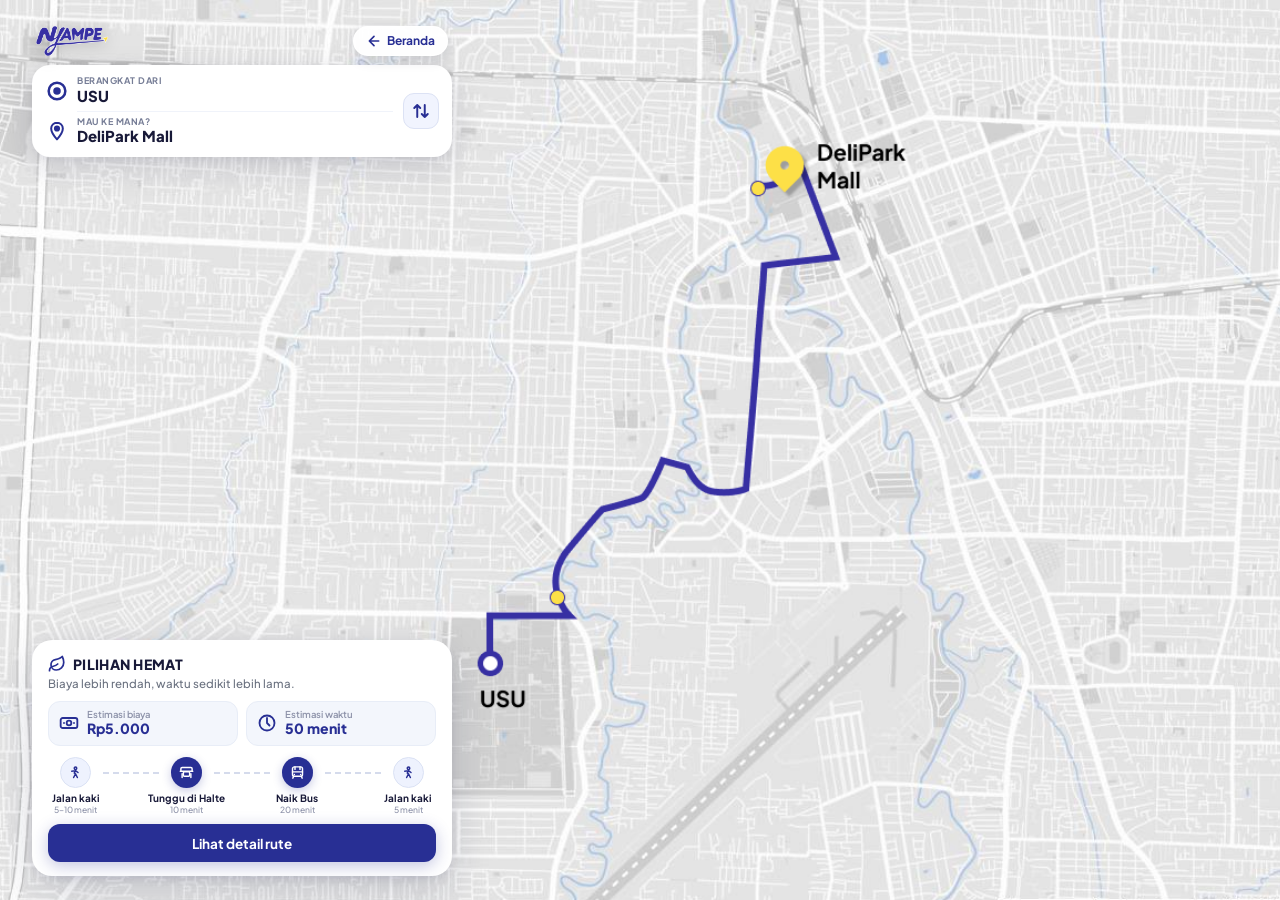
==== commit ca932643: "small ui changes with the phone pages" ====
--- a/usu-delipark.html
+++ b/usu-delipark.html
@@ -9,7 +9,7 @@
     <link rel="preconnect" href="https://fonts.gstatic.com" crossorigin>
     <link href="https://fonts.googleapis.com/css2?family=Plus+Jakarta+Sans:ital,wght@0,400;0,500;0,600;0,700;0,800;1,700;1,800&display=swap" rel="stylesheet">
     <!-- Main Stylesheet -->
-    <link rel="stylesheet" href="style.css?v=3.3">
+    <link rel="stylesheet" href="style.css?v=3.4">
 </head>
 <body class="map-view-body">
 
--- a/style.css
+++ b/style.css
@@ -1357,11 +1357,13 @@
    ========================================================= */
 html, body.map-view-body {
     height: 100%;
+    height: 100dvh;
     width: 100%;
     margin: 0;
     padding: 0;
     overflow: hidden;
     position: fixed;
+    inset: 0;
     background-color: #f1f4f9;
 }
 
@@ -1384,16 +1386,21 @@
     display: block;
 }
 
-/* Floating UI Overlay */
+/* Floating UI Overlay (Dynamic Viewport & Safe-Area Aware) */
 .map-overlay {
-    position: absolute;
+    position: fixed;
     inset: 0;
+    width: 100%;
+    height: 100%;
+    height: 100dvh;
     z-index: 10;
     pointer-events: none;
     display: flex;
     flex-direction: column;
     justify-content: space-between;
-    padding: 14px 16px 18px;
+    padding: 10px 14px;
+    padding-bottom: max(16px, env(safe-area-inset-bottom, 16px));
+    box-sizing: border-box;
 }
 
 /* Top Header Area */
@@ -1403,7 +1410,7 @@
     margin: 0 auto;
     display: flex;
     flex-direction: column;
-    gap: 8px;
+    gap: 7px;
     pointer-events: auto;
 }
 
@@ -1415,7 +1422,7 @@
 }
 
 .map-logo-img {
-    height: 32px;
+    height: 30px;
     width: auto;
     max-width: 110px;
     object-fit: contain;
@@ -1430,7 +1437,7 @@
     color: var(--primary-blue);
     padding: 5px 12px;
     border-radius: 20px;
-    font-size: 12.5px;
+    font-size: 12px;
     font-weight: 700;
     text-decoration: none;
     box-shadow: 0 4px 14px rgba(18, 24, 60, 0.12);
@@ -1448,13 +1455,13 @@
 /* Route Origin & Destination Floating Card */
 .route-header-card {
     background: #ffffff;
-    border-radius: 20px;
+    border-radius: 18px;
     box-shadow: 0 10px 32px rgba(18, 24, 60, 0.14), 0 2px 8px rgba(18, 24, 60, 0.05);
-    padding: 12px 14px 12px 16px;
+    padding: 10px 12px 10px 14px;
     display: flex;
     align-items: center;
     justify-content: space-between;
-    gap: 12px;
+    gap: 10px;
     border: 1px solid rgba(255, 255, 255, 0.95);
 }
 
@@ -1468,15 +1475,15 @@
 .route-point-row {
     display: flex;
     align-items: center;
-    gap: 12px;
+    gap: 10px;
 }
 
 .point-icon {
     display: flex;
     align-items: center;
     justify-content: center;
-    width: 22px;
-    height: 22px;
+    width: 20px;
+    height: 20px;
     flex-shrink: 0;
 }
 
@@ -1487,7 +1494,7 @@
 }
 
 .point-label {
-    font-size: 9.5px;
+    font-size: 9px;
     font-weight: 700;
     color: #767d96;
     letter-spacing: 0.5px;
@@ -1496,7 +1503,7 @@
 }
 
 .point-name {
-    font-size: 16px;
+    font-size: 15px;
     font-weight: 800;
     color: var(--text-main);
     line-height: 1.25;
@@ -1508,13 +1515,13 @@
 .route-card-divider {
     height: 1px;
     background-color: #f0f3fa;
-    margin: 6px 0 6px 34px;
+    margin: 5px 0 5px 30px;
 }
 
 .btn-swap-map {
-    width: 38px;
-    height: 38px;
-    border-radius: 12px;
+    width: 36px;
+    height: 36px;
+    border-radius: 11px;
     background-color: #f1f4fe;
     border: 1px solid #dce2f4;
     display: flex;
@@ -1530,7 +1537,7 @@
     transform: rotate(180deg);
 }
 
-/* Bottom Container: Route Option Card */
+/* Bottom Container: Route Option Card (Compact & Fully Visible) */
 .map-bottom-container {
     width: 100%;
     max-width: 440px;
@@ -1540,29 +1547,34 @@
 
 .route-option-card {
     background: #ffffff;
-    border-radius: 24px;
-    box-shadow: 0 16px 45px rgba(18, 24, 60, 0.18), 0 3px 12px rgba(18, 24, 60, 0.08);
-    padding: 18px 18px 16px;
+    border-radius: 20px;
+    box-shadow: 0 14px 40px rgba(18, 24, 60, 0.16), 0 3px 10px rgba(18, 24, 60, 0.06);
+    padding: 13px 15px 13px;
     border: 1px solid rgba(255, 255, 255, 0.95);
     display: flex;
     flex-direction: column;
-    gap: 13px;
+    gap: 9px;
 }
 
 .option-header {
     display: flex;
     flex-direction: column;
-    gap: 3px;
+    gap: 2px;
 }
 
 .option-title-badge {
     display: flex;
     align-items: center;
-    gap: 8px;
+    gap: 7px;
+}
+
+.option-title-badge svg {
+    width: 18px;
+    height: 18px;
 }
 
 .option-title {
-    font-size: 15px;
+    font-size: 14px;
     font-weight: 800;
     color: var(--text-main);
     letter-spacing: 0.3px;
@@ -1570,10 +1582,10 @@
 }
 
 .option-desc {
-    font-size: 12.5px;
+    font-size: 11.5px;
     font-weight: 500;
     color: #6b7280;
-    line-height: 1.35;
+    line-height: 1.3;
     margin: 0;
 }
 
@@ -1581,16 +1593,16 @@
 .option-stats-row {
     display: grid;
     grid-template-columns: 1fr 1fr;
-    gap: 10px;
+    gap: 8px;
 }
 
 .stat-badge {
     background-color: #f3f6fc;
-    border-radius: 14px;
-    padding: 10px 12px;
-    display: flex;
-    align-items: center;
-    gap: 10px;
+    border-radius: 12px;
+    padding: 7px 10px;
+    display: flex;
+    align-items: center;
+    gap: 8px;
     border: 1px solid #e8edf7;
 }
 
@@ -1602,6 +1614,11 @@
     flex-shrink: 0;
 }
 
+.stat-badge-icon svg {
+    width: 20px;
+    height: 20px;
+}
+
 .stat-badge-info {
     display: flex;
     flex-direction: column;
@@ -1609,14 +1626,14 @@
 }
 
 .stat-badge-label {
-    font-size: 10.5px;
+    font-size: 9.5px;
     font-weight: 600;
     color: #8d92a9;
     line-height: 1.2;
 }
 
 .stat-badge-val {
-    font-size: 15.5px;
+    font-size: 14px;
     font-weight: 800;
     color: var(--primary-blue);
     line-height: 1.25;
@@ -1627,7 +1644,7 @@
     display: flex;
     align-items: flex-start;
     justify-content: space-between;
-    padding: 4px 0 2px;
+    padding: 2px 0 0;
 }
 
 .transit-step-item {
@@ -1635,19 +1652,24 @@
     flex-direction: column;
     align-items: center;
     text-align: center;
-    width: 68px;
+    flex: 1;
+    min-width: 0;
+}
+
+.step-icon-bubble {
+    width: 31px;
+    height: 31px;
+    border-radius: 50%;
+    display: flex;
+    align-items: center;
+    justify-content: center;
+    margin-bottom: 4px;
     flex-shrink: 0;
 }
 
-.step-icon-bubble {
-    width: 36px;
-    height: 36px;
-    border-radius: 50%;
-    display: flex;
-    align-items: center;
-    justify-content: center;
-    margin-bottom: 5px;
-    flex-shrink: 0;
+.step-icon-bubble svg {
+    width: 15px;
+    height: 15px;
 }
 
 .step-icon-bubble.bubble-tint {
@@ -1657,32 +1679,34 @@
 
 .step-icon-bubble.bubble-solid {
     background-color: var(--primary-blue);
-    box-shadow: 0 4px 12px rgba(40, 47, 148, 0.28);
+    box-shadow: 0 3px 10px rgba(40, 47, 148, 0.25);
 }
 
 .step-title {
-    font-size: 11px;
+    font-size: 10px;
     font-weight: 700;
     color: var(--text-main);
     line-height: 1.2;
-    margin-bottom: 2px;
+    margin-bottom: 1px;
     display: block;
+    white-space: nowrap;
 }
 
 .step-duration {
-    font-size: 9.5px;
+    font-size: 8.5px;
     font-weight: 500;
     color: #8d92a9;
     line-height: 1.2;
     display: block;
+    white-space: nowrap;
 }
 
 .timeline-dash-line {
     flex: 1;
     height: 0;
     border-top: 2px dashed #d5dbec;
-    margin-top: 18px;
-    min-width: 6px;
+    margin-top: 15px;
+    min-width: 4px;
 }
 
 /* Detail Route Action Button */
@@ -1691,9 +1715,9 @@
     background-color: var(--primary-blue);
     color: #ffffff;
     border: none;
-    border-radius: 14px;
-    padding: 13px 18px;
-    font-size: 14.5px;
+    border-radius: 12px;
+    padding: 10.5px 16px;
+    font-size: 13.5px;
     font-weight: 700;
     font-family: inherit;
     cursor: pointer;
@@ -1701,18 +1725,73 @@
     align-items: center;
     justify-content: center;
     gap: 8px;
-    box-shadow: 0 6px 20px rgba(40, 47, 148, 0.3);
+    box-shadow: 0 4px 16px rgba(40, 47, 148, 0.28);
     transition: background-color 0.2s ease, transform 0.15s ease, box-shadow 0.2s ease;
 }
 
 .btn-detail-action:hover {
     background-color: var(--primary-blue-dark);
     transform: translateY(-1px);
-    box-shadow: 0 8px 24px rgba(40, 47, 148, 0.38);
+    box-shadow: 0 6px 20px rgba(40, 47, 148, 0.35);
 }
 
 .btn-detail-action:active {
     transform: translateY(1px);
+}
+
+/* Extra Height Responsiveness for Shorter Phones */
+@media (max-height: 720px) {
+    .map-overlay {
+        padding: 8px 12px;
+        padding-bottom: max(12px, env(safe-area-inset-bottom, 12px));
+    }
+
+    .map-top-bar {
+        gap: 5px;
+    }
+
+    .route-header-card {
+        padding: 8px 10px;
+        border-radius: 16px;
+    }
+
+    .point-name {
+        font-size: 14px;
+    }
+
+    .route-option-card {
+        padding: 10px 12px;
+        gap: 7px;
+        border-radius: 18px;
+    }
+
+    .stat-badge {
+        padding: 5px 8px;
+        border-radius: 10px;
+    }
+
+    .stat-badge-val {
+        font-size: 13px;
+    }
+
+    .step-icon-bubble {
+        width: 27px;
+        height: 27px;
+    }
+
+    .step-icon-bubble svg {
+        width: 13px;
+        height: 13px;
+    }
+
+    .timeline-dash-line {
+        margin-top: 13px;
+    }
+
+    .btn-detail-action {
+        padding: 9px 12px;
+        font-size: 13px;
+    }
 }
 
 /* =========================================================
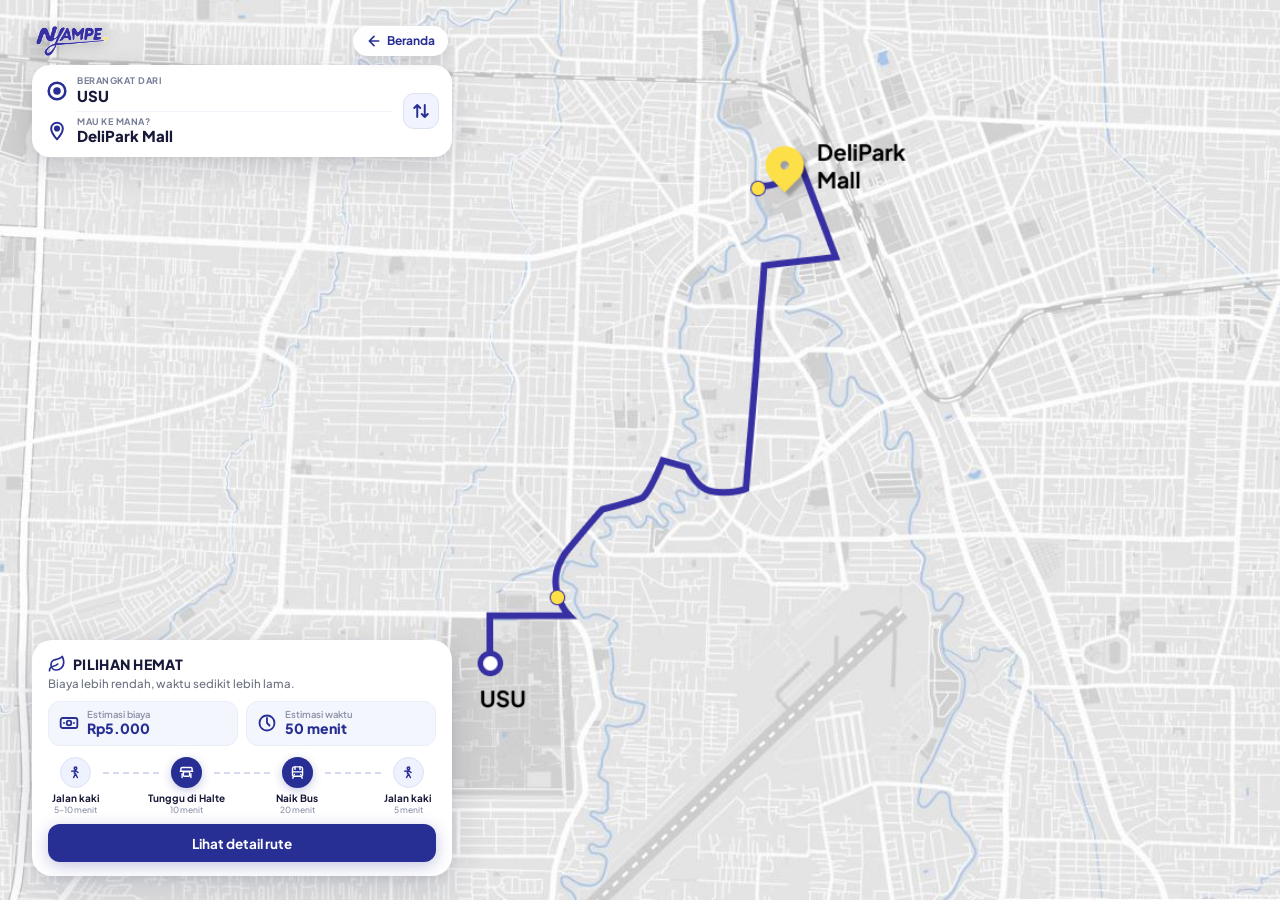
==== commit 4df04222: "change" ====
--- a/usu-delipark.html
+++ b/usu-delipark.html
@@ -1,5 +1,5 @@
 <!DOCTYPE html>
-<html lang="id">
+<html lang="id" class="map-view-html">
 <head>
     <meta charset="UTF-8">
     <meta name="viewport" content="width=device-width, initial-scale=1.0">
@@ -9,7 +9,9 @@
     <link rel="preconnect" href="https://fonts.gstatic.com" crossorigin>
     <link href="https://fonts.googleapis.com/css2?family=Plus+Jakarta+Sans:ital,wght@0,400;0,500;0,600;0,700;0,800;1,700;1,800&display=swap" rel="stylesheet">
     <!-- Main Stylesheet -->
-    <link rel="stylesheet" href="style.css?v=3.4">
+    <link rel="stylesheet" href="style.css?v=5.0">
+    <!-- Map View Page Stylesheet -->
+    <link rel="stylesheet" href="usu-delipark.css?v=1.0">
 </head>
 <body class="map-view-body">
 
--- a/style.css
+++ b/style.css
@@ -47,6 +47,10 @@
 
 html {
     scroll-behavior: smooth;
+    overflow-x: hidden;
+    overflow-y: auto !important;
+    height: auto !important;
+    position: static !important;
 }
 
 body {
@@ -56,6 +60,10 @@
     line-height: 1.5;
     -webkit-font-smoothing: antialiased;
     min-height: 100vh;
+    height: auto !important;
+    overflow-x: hidden;
+    overflow-y: auto !important;
+    position: static !important;
     cursor: default;
     user-select: none;
     -webkit-user-select: none;
@@ -1351,696 +1359,3 @@
         font-size: 26px;
     }
 }
-
-/* =========================================================
-   Route Map View Page (usu-delipark.html)
-   ========================================================= */
-html, body.map-view-body {
-    height: 100%;
-    height: 100dvh;
-    width: 100%;
-    margin: 0;
-    padding: 0;
-    overflow: hidden;
-    position: fixed;
-    inset: 0;
-    background-color: #f1f4f9;
-}
-
-/* Background Fullscreen Map */
-.map-canvas {
-    position: absolute;
-    inset: 0;
-    width: 100%;
-    height: 100%;
-    z-index: 1;
-    overflow: hidden;
-    background-color: #e5e7eb;
-}
-
-.map-image {
-    width: 100%;
-    height: 100%;
-    object-fit: cover;
-    object-position: center 38%;
-    display: block;
-}
-
-/* Floating UI Overlay (Dynamic Viewport & Safe-Area Aware) */
-.map-overlay {
-    position: fixed;
-    inset: 0;
-    width: 100%;
-    height: 100%;
-    height: 100dvh;
-    z-index: 10;
-    pointer-events: none;
-    display: flex;
-    flex-direction: column;
-    justify-content: space-between;
-    padding: 10px 14px;
-    padding-bottom: max(16px, env(safe-area-inset-bottom, 16px));
-    box-sizing: border-box;
-}
-
-/* Top Header Area */
-.map-top-bar {
-    width: 100%;
-    max-width: 440px;
-    margin: 0 auto;
-    display: flex;
-    flex-direction: column;
-    gap: 7px;
-    pointer-events: auto;
-}
-
-.map-header-row {
-    display: flex;
-    align-items: center;
-    justify-content: space-between;
-    padding: 2px 4px;
-}
-
-.map-logo-img {
-    height: 30px;
-    width: auto;
-    max-width: 110px;
-    object-fit: contain;
-    filter: drop-shadow(0 2px 8px rgba(0, 0, 0, 0.22));
-}
-
-.map-back-btn {
-    display: inline-flex;
-    align-items: center;
-    gap: 5px;
-    background: rgba(255, 255, 255, 0.95);
-    color: var(--primary-blue);
-    padding: 5px 12px;
-    border-radius: 20px;
-    font-size: 12px;
-    font-weight: 700;
-    text-decoration: none;
-    box-shadow: 0 4px 14px rgba(18, 24, 60, 0.12);
-    border: 1px solid rgba(255, 255, 255, 0.9);
-    backdrop-filter: blur(8px);
-    -webkit-backdrop-filter: blur(8px);
-    transition: transform 0.15s ease, background-color 0.15s ease;
-}
-
-.map-back-btn:hover {
-    transform: translateX(-2px);
-    background: #ffffff;
-}
-
-/* Route Origin & Destination Floating Card */
-.route-header-card {
-    background: #ffffff;
-    border-radius: 18px;
-    box-shadow: 0 10px 32px rgba(18, 24, 60, 0.14), 0 2px 8px rgba(18, 24, 60, 0.05);
-    padding: 10px 12px 10px 14px;
-    display: flex;
-    align-items: center;
-    justify-content: space-between;
-    gap: 10px;
-    border: 1px solid rgba(255, 255, 255, 0.95);
-}
-
-.route-points-col {
-    display: flex;
-    flex-direction: column;
-    flex: 1;
-    min-width: 0;
-}
-
-.route-point-row {
-    display: flex;
-    align-items: center;
-    gap: 10px;
-}
-
-.point-icon {
-    display: flex;
-    align-items: center;
-    justify-content: center;
-    width: 20px;
-    height: 20px;
-    flex-shrink: 0;
-}
-
-.point-text-wrap {
-    display: flex;
-    flex-direction: column;
-    min-width: 0;
-}
-
-.point-label {
-    font-size: 9px;
-    font-weight: 700;
-    color: #767d96;
-    letter-spacing: 0.5px;
-    text-transform: uppercase;
-    line-height: 1.2;
-}
-
-.point-name {
-    font-size: 15px;
-    font-weight: 800;
-    color: var(--text-main);
-    line-height: 1.25;
-    overflow: hidden;
-    text-overflow: ellipsis;
-    white-space: nowrap;
-}
-
-.route-card-divider {
-    height: 1px;
-    background-color: #f0f3fa;
-    margin: 5px 0 5px 30px;
-}
-
-.btn-swap-map {
-    width: 36px;
-    height: 36px;
-    border-radius: 11px;
-    background-color: #f1f4fe;
-    border: 1px solid #dce2f4;
-    display: flex;
-    align-items: center;
-    justify-content: center;
-    cursor: pointer;
-    flex-shrink: 0;
-    transition: transform 0.25s ease, background-color 0.2s ease;
-}
-
-.btn-swap-map:hover {
-    background-color: #dbe4ff;
-    transform: rotate(180deg);
-}
-
-/* Bottom Container: Route Option Card (Compact & Fully Visible) */
-.map-bottom-container {
-    width: 100%;
-    max-width: 440px;
-    margin: 0 auto;
-    pointer-events: auto;
-}
-
-.route-option-card {
-    background: #ffffff;
-    border-radius: 20px;
-    box-shadow: 0 14px 40px rgba(18, 24, 60, 0.16), 0 3px 10px rgba(18, 24, 60, 0.06);
-    padding: 13px 15px 13px;
-    border: 1px solid rgba(255, 255, 255, 0.95);
-    display: flex;
-    flex-direction: column;
-    gap: 9px;
-}
-
-.option-header {
-    display: flex;
-    flex-direction: column;
-    gap: 2px;
-}
-
-.option-title-badge {
-    display: flex;
-    align-items: center;
-    gap: 7px;
-}
-
-.option-title-badge svg {
-    width: 18px;
-    height: 18px;
-}
-
-.option-title {
-    font-size: 14px;
-    font-weight: 800;
-    color: var(--text-main);
-    letter-spacing: 0.3px;
-    margin: 0;
-}
-
-.option-desc {
-    font-size: 11.5px;
-    font-weight: 500;
-    color: #6b7280;
-    line-height: 1.3;
-    margin: 0;
-}
-
-/* Stats Row: Biaya & Waktu */
-.option-stats-row {
-    display: grid;
-    grid-template-columns: 1fr 1fr;
-    gap: 8px;
-}
-
-.stat-badge {
-    background-color: #f3f6fc;
-    border-radius: 12px;
-    padding: 7px 10px;
-    display: flex;
-    align-items: center;
-    gap: 8px;
-    border: 1px solid #e8edf7;
-}
-
-.stat-badge-icon {
-    display: flex;
-    align-items: center;
-    justify-content: center;
-    color: var(--primary-blue);
-    flex-shrink: 0;
-}
-
-.stat-badge-icon svg {
-    width: 20px;
-    height: 20px;
-}
-
-.stat-badge-info {
-    display: flex;
-    flex-direction: column;
-    min-width: 0;
-}
-
-.stat-badge-label {
-    font-size: 9.5px;
-    font-weight: 600;
-    color: #8d92a9;
-    line-height: 1.2;
-}
-
-.stat-badge-val {
-    font-size: 14px;
-    font-weight: 800;
-    color: var(--primary-blue);
-    line-height: 1.25;
-}
-
-/* Transit Timeline Steps */
-.transit-timeline-wrap {
-    display: flex;
-    align-items: flex-start;
-    justify-content: space-between;
-    padding: 2px 0 0;
-}
-
-.transit-step-item {
-    display: flex;
-    flex-direction: column;
-    align-items: center;
-    text-align: center;
-    flex: 1;
-    min-width: 0;
-}
-
-.step-icon-bubble {
-    width: 31px;
-    height: 31px;
-    border-radius: 50%;
-    display: flex;
-    align-items: center;
-    justify-content: center;
-    margin-bottom: 4px;
-    flex-shrink: 0;
-}
-
-.step-icon-bubble svg {
-    width: 15px;
-    height: 15px;
-}
-
-.step-icon-bubble.bubble-tint {
-    background-color: #eef2fe;
-    border: 1px solid #dbe2f4;
-}
-
-.step-icon-bubble.bubble-solid {
-    background-color: var(--primary-blue);
-    box-shadow: 0 3px 10px rgba(40, 47, 148, 0.25);
-}
-
-.step-title {
-    font-size: 10px;
-    font-weight: 700;
-    color: var(--text-main);
-    line-height: 1.2;
-    margin-bottom: 1px;
-    display: block;
-    white-space: nowrap;
-}
-
-.step-duration {
-    font-size: 8.5px;
-    font-weight: 500;
-    color: #8d92a9;
-    line-height: 1.2;
-    display: block;
-    white-space: nowrap;
-}
-
-.timeline-dash-line {
-    flex: 1;
-    height: 0;
-    border-top: 2px dashed #d5dbec;
-    margin-top: 15px;
-    min-width: 4px;
-}
-
-/* Detail Route Action Button */
-.btn-detail-action {
-    width: 100%;
-    background-color: var(--primary-blue);
-    color: #ffffff;
-    border: none;
-    border-radius: 12px;
-    padding: 10.5px 16px;
-    font-size: 13.5px;
-    font-weight: 700;
-    font-family: inherit;
-    cursor: pointer;
-    display: flex;
-    align-items: center;
-    justify-content: center;
-    gap: 8px;
-    box-shadow: 0 4px 16px rgba(40, 47, 148, 0.28);
-    transition: background-color 0.2s ease, transform 0.15s ease, box-shadow 0.2s ease;
-}
-
-.btn-detail-action:hover {
-    background-color: var(--primary-blue-dark);
-    transform: translateY(-1px);
-    box-shadow: 0 6px 20px rgba(40, 47, 148, 0.35);
-}
-
-.btn-detail-action:active {
-    transform: translateY(1px);
-}
-
-/* Extra Height Responsiveness for Shorter Phones */
-@media (max-height: 720px) {
-    .map-overlay {
-        padding: 8px 12px;
-        padding-bottom: max(12px, env(safe-area-inset-bottom, 12px));
-    }
-
-    .map-top-bar {
-        gap: 5px;
-    }
-
-    .route-header-card {
-        padding: 8px 10px;
-        border-radius: 16px;
-    }
-
-    .point-name {
-        font-size: 14px;
-    }
-
-    .route-option-card {
-        padding: 10px 12px;
-        gap: 7px;
-        border-radius: 18px;
-    }
-
-    .stat-badge {
-        padding: 5px 8px;
-        border-radius: 10px;
-    }
-
-    .stat-badge-val {
-        font-size: 13px;
-    }
-
-    .step-icon-bubble {
-        width: 27px;
-        height: 27px;
-    }
-
-    .step-icon-bubble svg {
-        width: 13px;
-        height: 13px;
-    }
-
-    .timeline-dash-line {
-        margin-top: 13px;
-    }
-
-    .btn-detail-action {
-        padding: 9px 12px;
-        font-size: 13px;
-    }
-}
-
-/* =========================================================
-   Slide-Up Detail Route Sheet / Modal
-   ========================================================= */
-.route-detail-sheet {
-    position: fixed;
-    inset: 0;
-    z-index: 9999;
-    display: none;
-    align-items: flex-end;
-    justify-content: center;
-}
-
-.route-detail-sheet.active {
-    display: flex;
-}
-
-.detail-sheet-backdrop {
-    position: absolute;
-    inset: 0;
-    background: rgba(18, 24, 60, 0.55);
-    backdrop-filter: blur(4px);
-    -webkit-backdrop-filter: blur(4px);
-    animation: fadeInBackdrop 0.2s ease forwards;
-}
-
-.detail-sheet-panel {
-    position: relative;
-    z-index: 2;
-    width: 100%;
-    max-width: 520px;
-    max-height: 85vh;
-    background: #ffffff;
-    border-radius: 28px 28px 0 0;
-    box-shadow: 0 -10px 40px rgba(18, 24, 60, 0.25);
-    padding: 14px 22px 28px;
-    display: flex;
-    flex-direction: column;
-    overflow-y: auto;
-    animation: slideUpSheet 0.28s cubic-bezier(0.16, 1, 0.3, 1) forwards;
-}
-
-.sheet-drag-handle {
-    width: 44px;
-    height: 4px;
-    background-color: #d1d5db;
-    border-radius: 3px;
-    margin: 0 auto 14px;
-}
-
-.sheet-header {
-    display: flex;
-    align-items: flex-start;
-    justify-content: space-between;
-    gap: 12px;
-    margin-bottom: 18px;
-}
-
-.sheet-badge {
-    display: inline-block;
-    font-size: 10px;
-    font-weight: 800;
-    letter-spacing: 0.6px;
-    text-transform: uppercase;
-    color: var(--primary-blue);
-    background-color: #eef2fe;
-    padding: 4px 10px;
-    border-radius: 20px;
-    margin-bottom: 4px;
-}
-
-.sheet-title {
-    font-size: 18px;
-    font-weight: 800;
-    color: var(--text-main);
-    line-height: 1.3;
-    margin: 0;
-}
-
-.sheet-close-btn {
-    width: 34px;
-    height: 34px;
-    border-radius: 50%;
-    background-color: #f1f4fe;
-    border: none;
-    display: flex;
-    align-items: center;
-    justify-content: center;
-    cursor: pointer;
-    color: var(--text-main);
-    transition: background-color 0.15s ease, transform 0.15s ease;
-    flex-shrink: 0;
-}
-
-.sheet-close-btn:hover {
-    background-color: #e2e8f0;
-    transform: scale(1.06);
-}
-
-.sheet-summary-box {
-    display: grid;
-    grid-template-columns: 1fr 1fr;
-    gap: 10px;
-    background-color: #f7f9fe;
-    border: 1px solid var(--border-light);
-    border-radius: 16px;
-    padding: 12px 14px;
-    margin-bottom: 20px;
-}
-
-.summary-item {
-    display: flex;
-    flex-direction: column;
-    gap: 2px;
-}
-
-.summary-label {
-    font-size: 11px;
-    font-weight: 600;
-    color: var(--text-muted);
-}
-
-.summary-val {
-    font-size: 13.5px;
-    font-weight: 700;
-    color: var(--text-main);
-    line-height: 1.25;
-}
-
-.sheet-steps-list {
-    display: flex;
-    flex-direction: column;
-    gap: 16px;
-    position: relative;
-    padding-left: 24px;
-    margin-bottom: 24px;
-}
-
-.sheet-steps-list::before {
-    content: '';
-    position: absolute;
-    left: 7px;
-    top: 8px;
-    bottom: 8px;
-    width: 2px;
-    background-color: #dbe2f4;
-}
-
-.sheet-step-row {
-    position: relative;
-}
-
-.sheet-step-bullet {
-    position: absolute;
-    left: -24px;
-    top: 3px;
-    width: 16px;
-    height: 16px;
-    border-radius: 50%;
-    background-color: #ffffff;
-    border: 3.5px solid var(--primary-blue);
-    z-index: 2;
-}
-
-.sheet-step-bullet.origin-bullet {
-    border-color: #282f94;
-    background-color: #ffffff;
-}
-
-.sheet-step-bullet.wait-bullet {
-    border-color: var(--accent-yellow);
-    background-color: #ffffff;
-}
-
-.sheet-step-bullet.bus-bullet {
-    border-color: var(--primary-blue);
-    background-color: var(--primary-blue);
-}
-
-.sheet-step-bullet.dest-bullet {
-    border-color: #10b981;
-    background-color: #ffffff;
-}
-
-.sheet-step-text h4 {
-    font-size: 13.5px;
-    font-weight: 700;
-    color: var(--text-main);
-    margin-bottom: 3px;
-}
-
-.sheet-step-text p {
-    font-size: 12.5px;
-    color: var(--text-sub);
-    line-height: 1.45;
-    margin: 0;
-}
-
-.btn-sheet-done {
-    width: 100%;
-    background-color: var(--primary-blue);
-    color: #ffffff;
-    border: none;
-    border-radius: 14px;
-    padding: 13px;
-    font-size: 14.5px;
-    font-weight: 700;
-    cursor: pointer;
-    transition: background-color 0.2s ease;
-}
-
-.btn-sheet-done:hover {
-    background-color: var(--primary-blue-dark);
-}
-
-@keyframes slideUpSheet {
-    from {
-        transform: translateY(100%);
-    }
-    to {
-        transform: translateY(0);
-    }
-}
-
-@keyframes fadeInBackdrop {
-    from {
-        opacity: 0;
-    }
-    to {
-        opacity: 1;
-    }
-}
-
-/* Desktop Responsive Adaptations for Map View */
-@media (min-width: 769px) {
-    .map-overlay {
-        padding: 24px 32px;
-        justify-content: flex-start;
-        gap: 18px;
-    }
-
-    .map-top-bar, 
-    .map-bottom-container {
-        margin: 0;
-        max-width: 420px;
-    }
-
-    .map-bottom-container {
-        margin-top: auto;
-    }
-}
--- a/usu-delipark.css
+++ b/usu-delipark.css
@@ -0,0 +1,695 @@
+/* =========================================================
+   NYAMPE - Route Map View Stylesheet
+   Exclusively for usu-delipark.html
+   ========================================================= */
+
+html.map-view-html,
+body.map-view-body {
+    height: 100%;
+    height: 100dvh;
+    width: 100%;
+    margin: 0;
+    padding: 0;
+    overflow: hidden;
+    position: fixed;
+    inset: 0;
+    background-color: #f1f4f9;
+}
+
+/* Background Fullscreen Map */
+.map-canvas {
+    position: absolute;
+    inset: 0;
+    width: 100%;
+    height: 100%;
+    z-index: 1;
+    overflow: hidden;
+    background-color: #e5e7eb;
+}
+
+.map-image {
+    width: 100%;
+    height: 100%;
+    object-fit: cover;
+    object-position: center 38%;
+    display: block;
+}
+
+/* Floating UI Overlay (Dynamic Viewport & Safe-Area Aware) */
+.map-overlay {
+    position: fixed;
+    inset: 0;
+    width: 100%;
+    height: 100%;
+    height: 100dvh;
+    z-index: 10;
+    pointer-events: none;
+    display: flex;
+    flex-direction: column;
+    justify-content: space-between;
+    padding: 10px 14px;
+    padding-bottom: max(16px, env(safe-area-inset-bottom, 16px));
+    box-sizing: border-box;
+}
+
+/* Top Header Area */
+.map-top-bar {
+    width: 100%;
+    max-width: 440px;
+    margin: 0 auto;
+    display: flex;
+    flex-direction: column;
+    gap: 7px;
+    pointer-events: auto;
+}
+
+.map-header-row {
+    display: flex;
+    align-items: center;
+    justify-content: space-between;
+    padding: 2px 4px;
+}
+
+.map-logo-img {
+    height: 30px;
+    width: auto;
+    max-width: 110px;
+    object-fit: contain;
+    filter: drop-shadow(0 2px 8px rgba(0, 0, 0, 0.22));
+}
+
+.map-back-btn {
+    display: inline-flex;
+    align-items: center;
+    gap: 5px;
+    background: rgba(255, 255, 255, 0.95);
+    color: var(--primary-blue);
+    padding: 5px 12px;
+    border-radius: 20px;
+    font-size: 12px;
+    font-weight: 700;
+    text-decoration: none;
+    box-shadow: 0 4px 14px rgba(18, 24, 60, 0.12);
+    border: 1px solid rgba(255, 255, 255, 0.9);
+    backdrop-filter: blur(8px);
+    -webkit-backdrop-filter: blur(8px);
+    transition: transform 0.15s ease, background-color 0.15s ease;
+}
+
+.map-back-btn:hover {
+    transform: translateX(-2px);
+    background: #ffffff;
+}
+
+/* Route Origin & Destination Floating Card */
+.route-header-card {
+    background: #ffffff;
+    border-radius: 18px;
+    box-shadow: 0 10px 32px rgba(18, 24, 60, 0.14), 0 2px 8px rgba(18, 24, 60, 0.05);
+    padding: 10px 12px 10px 14px;
+    display: flex;
+    align-items: center;
+    justify-content: space-between;
+    gap: 10px;
+    border: 1px solid rgba(255, 255, 255, 0.95);
+}
+
+.route-points-col {
+    display: flex;
+    flex-direction: column;
+    flex: 1;
+    min-width: 0;
+}
+
+.route-point-row {
+    display: flex;
+    align-items: center;
+    gap: 10px;
+}
+
+.point-icon {
+    display: flex;
+    align-items: center;
+    justify-content: center;
+    width: 20px;
+    height: 20px;
+    flex-shrink: 0;
+}
+
+.point-text-wrap {
+    display: flex;
+    flex-direction: column;
+    min-width: 0;
+}
+
+.point-label {
+    font-size: 9px;
+    font-weight: 700;
+    color: #767d96;
+    letter-spacing: 0.5px;
+    text-transform: uppercase;
+    line-height: 1.2;
+}
+
+.point-name {
+    font-size: 15px;
+    font-weight: 800;
+    color: var(--text-main);
+    line-height: 1.25;
+    overflow: hidden;
+    text-overflow: ellipsis;
+    white-space: nowrap;
+}
+
+.route-card-divider {
+    height: 1px;
+    background-color: #f0f3fa;
+    margin: 5px 0 5px 30px;
+}
+
+.btn-swap-map {
+    width: 36px;
+    height: 36px;
+    border-radius: 11px;
+    background-color: #f1f4fe;
+    border: 1px solid #dce2f4;
+    display: flex;
+    align-items: center;
+    justify-content: center;
+    cursor: pointer;
+    flex-shrink: 0;
+    transition: transform 0.25s ease, background-color 0.2s ease;
+}
+
+.btn-swap-map:hover {
+    background-color: #dbe4ff;
+    transform: rotate(180deg);
+}
+
+/* Bottom Container: Route Option Card (Compact & Fully Visible) */
+.map-bottom-container {
+    width: 100%;
+    max-width: 440px;
+    margin: 0 auto;
+    pointer-events: auto;
+}
+
+.route-option-card {
+    background: #ffffff;
+    border-radius: 20px;
+    box-shadow: 0 14px 40px rgba(18, 24, 60, 0.16), 0 3px 10px rgba(18, 24, 60, 0.06);
+    padding: 13px 15px 13px;
+    border: 1px solid rgba(255, 255, 255, 0.95);
+    display: flex;
+    flex-direction: column;
+    gap: 9px;
+}
+
+.option-header {
+    display: flex;
+    flex-direction: column;
+    gap: 2px;
+}
+
+.option-title-badge {
+    display: flex;
+    align-items: center;
+    gap: 7px;
+}
+
+.option-title-badge svg {
+    width: 18px;
+    height: 18px;
+}
+
+.option-title {
+    font-size: 14px;
+    font-weight: 800;
+    color: var(--text-main);
+    letter-spacing: 0.3px;
+    margin: 0;
+}
+
+.option-desc {
+    font-size: 11.5px;
+    font-weight: 500;
+    color: #6b7280;
+    line-height: 1.3;
+    margin: 0;
+}
+
+/* Stats Row: Biaya & Waktu */
+.option-stats-row {
+    display: grid;
+    grid-template-columns: 1fr 1fr;
+    gap: 8px;
+}
+
+.stat-badge {
+    background-color: #f3f6fc;
+    border-radius: 12px;
+    padding: 7px 10px;
+    display: flex;
+    align-items: center;
+    gap: 8px;
+    border: 1px solid #e8edf7;
+}
+
+.stat-badge-icon {
+    display: flex;
+    align-items: center;
+    justify-content: center;
+    color: var(--primary-blue);
+    flex-shrink: 0;
+}
+
+.stat-badge-icon svg {
+    width: 20px;
+    height: 20px;
+}
+
+.stat-badge-info {
+    display: flex;
+    flex-direction: column;
+    min-width: 0;
+}
+
+.stat-badge-label {
+    font-size: 9.5px;
+    font-weight: 600;
+    color: #8d92a9;
+    line-height: 1.2;
+}
+
+.stat-badge-val {
+    font-size: 14px;
+    font-weight: 800;
+    color: var(--primary-blue);
+    line-height: 1.25;
+}
+
+/* Transit Timeline Steps */
+.transit-timeline-wrap {
+    display: flex;
+    align-items: flex-start;
+    justify-content: space-between;
+    padding: 2px 0 0;
+}
+
+.transit-step-item {
+    display: flex;
+    flex-direction: column;
+    align-items: center;
+    text-align: center;
+    flex: 1;
+    min-width: 0;
+}
+
+.step-icon-bubble {
+    width: 31px;
+    height: 31px;
+    border-radius: 50%;
+    display: flex;
+    align-items: center;
+    justify-content: center;
+    margin-bottom: 4px;
+    flex-shrink: 0;
+}
+
+.step-icon-bubble svg {
+    width: 15px;
+    height: 15px;
+}
+
+.step-icon-bubble.bubble-tint {
+    background-color: #eef2fe;
+    border: 1px solid #dbe2f4;
+}
+
+.step-icon-bubble.bubble-solid {
+    background-color: var(--primary-blue);
+    box-shadow: 0 3px 10px rgba(40, 47, 148, 0.25);
+}
+
+.step-title {
+    font-size: 10px;
+    font-weight: 700;
+    color: var(--text-main);
+    line-height: 1.2;
+    margin-bottom: 1px;
+    display: block;
+    white-space: nowrap;
+}
+
+.step-duration {
+    font-size: 8.5px;
+    font-weight: 500;
+    color: #8d92a9;
+    line-height: 1.2;
+    display: block;
+    white-space: nowrap;
+}
+
+.timeline-dash-line {
+    flex: 1;
+    height: 0;
+    border-top: 2px dashed #d5dbec;
+    margin-top: 15px;
+    min-width: 4px;
+}
+
+/* Detail Route Action Button */
+.btn-detail-action {
+    width: 100%;
+    background-color: var(--primary-blue);
+    color: #ffffff;
+    border: none;
+    border-radius: 12px;
+    padding: 10.5px 16px;
+    font-size: 13.5px;
+    font-weight: 700;
+    font-family: inherit;
+    cursor: pointer;
+    display: flex;
+    align-items: center;
+    justify-content: center;
+    gap: 8px;
+    box-shadow: 0 4px 16px rgba(40, 47, 148, 0.28);
+    transition: background-color 0.2s ease, transform 0.15s ease, box-shadow 0.2s ease;
+}
+
+.btn-detail-action:hover {
+    background-color: var(--primary-blue-dark);
+    transform: translateY(-1px);
+    box-shadow: 0 6px 20px rgba(40, 47, 148, 0.35);
+}
+
+.btn-detail-action:active {
+    transform: translateY(1px);
+}
+
+/* Extra Height Responsiveness for Shorter Phones */
+@media (max-height: 720px) {
+    .map-overlay {
+        padding: 8px 12px;
+        padding-bottom: max(12px, env(safe-area-inset-bottom, 12px));
+    }
+
+    .map-top-bar {
+        gap: 5px;
+    }
+
+    .route-header-card {
+        padding: 8px 10px;
+        border-radius: 16px;
+    }
+
+    .point-name {
+        font-size: 14px;
+    }
+
+    .route-option-card {
+        padding: 10px 12px;
+        gap: 7px;
+        border-radius: 18px;
+    }
+
+    .stat-badge {
+        padding: 5px 8px;
+        border-radius: 10px;
+    }
+
+    .stat-badge-val {
+        font-size: 13px;
+    }
+
+    .step-icon-bubble {
+        width: 27px;
+        height: 27px;
+    }
+
+    .step-icon-bubble svg {
+        width: 13px;
+        height: 13px;
+    }
+
+    .timeline-dash-line {
+        margin-top: 13px;
+    }
+
+    .btn-detail-action {
+        padding: 9px 12px;
+        font-size: 13px;
+    }
+}
+
+/* =========================================================
+   Slide-Up Detail Route Sheet / Modal
+   ========================================================= */
+.route-detail-sheet {
+    position: fixed;
+    inset: 0;
+    z-index: 9999;
+    display: none;
+    align-items: flex-end;
+    justify-content: center;
+}
+
+.route-detail-sheet.active {
+    display: flex;
+}
+
+.detail-sheet-backdrop {
+    position: absolute;
+    inset: 0;
+    background: rgba(18, 24, 60, 0.55);
+    backdrop-filter: blur(4px);
+    -webkit-backdrop-filter: blur(4px);
+    animation: fadeInBackdrop 0.2s ease forwards;
+}
+
+.detail-sheet-panel {
+    position: relative;
+    z-index: 2;
+    width: 100%;
+    max-width: 520px;
+    max-height: 85vh;
+    background: #ffffff;
+    border-radius: 28px 28px 0 0;
+    box-shadow: 0 -10px 40px rgba(18, 24, 60, 0.25);
+    padding: 14px 22px 28px;
+    display: flex;
+    flex-direction: column;
+    overflow-y: auto;
+    animation: slideUpSheet 0.28s cubic-bezier(0.16, 1, 0.3, 1) forwards;
+}
+
+.sheet-drag-handle {
+    width: 44px;
+    height: 4px;
+    background-color: #d1d5db;
+    border-radius: 3px;
+    margin: 0 auto 14px;
+}
+
+.sheet-header {
+    display: flex;
+    align-items: flex-start;
+    justify-content: space-between;
+    gap: 12px;
+    margin-bottom: 18px;
+}
+
+.sheet-badge {
+    display: inline-block;
+    font-size: 10px;
+    font-weight: 800;
+    letter-spacing: 0.6px;
+    text-transform: uppercase;
+    color: var(--primary-blue);
+    background-color: #eef2fe;
+    padding: 4px 10px;
+    border-radius: 20px;
+    margin-bottom: 4px;
+}
+
+.sheet-title {
+    font-size: 18px;
+    font-weight: 800;
+    color: var(--text-main);
+    line-height: 1.3;
+    margin: 0;
+}
+
+.sheet-close-btn {
+    width: 34px;
+    height: 34px;
+    border-radius: 50%;
+    background-color: #f1f4fe;
+    border: none;
+    display: flex;
+    align-items: center;
+    justify-content: center;
+    cursor: pointer;
+    color: var(--text-main);
+    transition: background-color 0.15s ease, transform 0.15s ease;
+    flex-shrink: 0;
+}
+
+.sheet-close-btn:hover {
+    background-color: #e2e8f0;
+    transform: scale(1.06);
+}
+
+.sheet-summary-box {
+    display: grid;
+    grid-template-columns: 1fr 1fr;
+    gap: 10px;
+    background-color: #f7f9fe;
+    border: 1px solid var(--border-light);
+    border-radius: 16px;
+    padding: 12px 14px;
+    margin-bottom: 20px;
+}
+
+.summary-item {
+    display: flex;
+    flex-direction: column;
+    gap: 2px;
+}
+
+.summary-label {
+    font-size: 11px;
+    font-weight: 600;
+    color: var(--text-muted);
+}
+
+.summary-val {
+    font-size: 13.5px;
+    font-weight: 700;
+    color: var(--text-main);
+    line-height: 1.25;
+}
+
+.sheet-steps-list {
+    display: flex;
+    flex-direction: column;
+    gap: 16px;
+    position: relative;
+    padding-left: 24px;
+    margin-bottom: 24px;
+}
+
+.sheet-steps-list::before {
+    content: '';
+    position: absolute;
+    left: 7px;
+    top: 8px;
+    bottom: 8px;
+    width: 2px;
+    background-color: #dbe2f4;
+}
+
+.sheet-step-row {
+    position: relative;
+}
+
+.sheet-step-bullet {
+    position: absolute;
+    left: -24px;
+    top: 3px;
+    width: 16px;
+    height: 16px;
+    border-radius: 50%;
+    background-color: #ffffff;
+    border: 3.5px solid var(--primary-blue);
+    z-index: 2;
+}
+
+.sheet-step-bullet.origin-bullet {
+    border-color: #282f94;
+    background-color: #ffffff;
+}
+
+.sheet-step-bullet.wait-bullet {
+    border-color: var(--accent-yellow);
+    background-color: #ffffff;
+}
+
+.sheet-step-bullet.bus-bullet {
+    border-color: var(--primary-blue);
+    background-color: var(--primary-blue);
+}
+
+.sheet-step-bullet.dest-bullet {
+    border-color: #10b981;
+    background-color: #ffffff;
+}
+
+.sheet-step-text h4 {
+    font-size: 13.5px;
+    font-weight: 700;
+    color: var(--text-main);
+    margin-bottom: 3px;
+}
+
+.sheet-step-text p {
+    font-size: 12.5px;
+    color: var(--text-sub);
+    line-height: 1.45;
+    margin: 0;
+}
+
+.btn-sheet-done {
+    width: 100%;
+    background-color: var(--primary-blue);
+    color: #ffffff;
+    border: none;
+    border-radius: 14px;
+    padding: 13px;
+    font-size: 14.5px;
+    font-weight: 700;
+    cursor: pointer;
+    transition: background-color 0.2s ease;
+}
+
+.btn-sheet-done:hover {
+    background-color: var(--primary-blue-dark);
+}
+
+@keyframes slideUpSheet {
+    from {
+        transform: translateY(100%);
+    }
+    to {
+        transform: translateY(0);
+    }
+}
+
+@keyframes fadeInBackdrop {
+    from {
+        opacity: 0;
+    }
+    to {
+        opacity: 1;
+    }
+}
+
+/* Desktop Responsive Adaptations for Map View */
+@media (min-width: 769px) {
+    .map-overlay {
+        padding: 24px 32px;
+        justify-content: flex-start;
+        gap: 18px;
+    }
+
+    .map-top-bar, 
+    .map-bottom-container {
+        margin: 0;
+        max-width: 420px;
+    }
+
+    .map-bottom-container {
+        margin-top: auto;
+    }
+}
